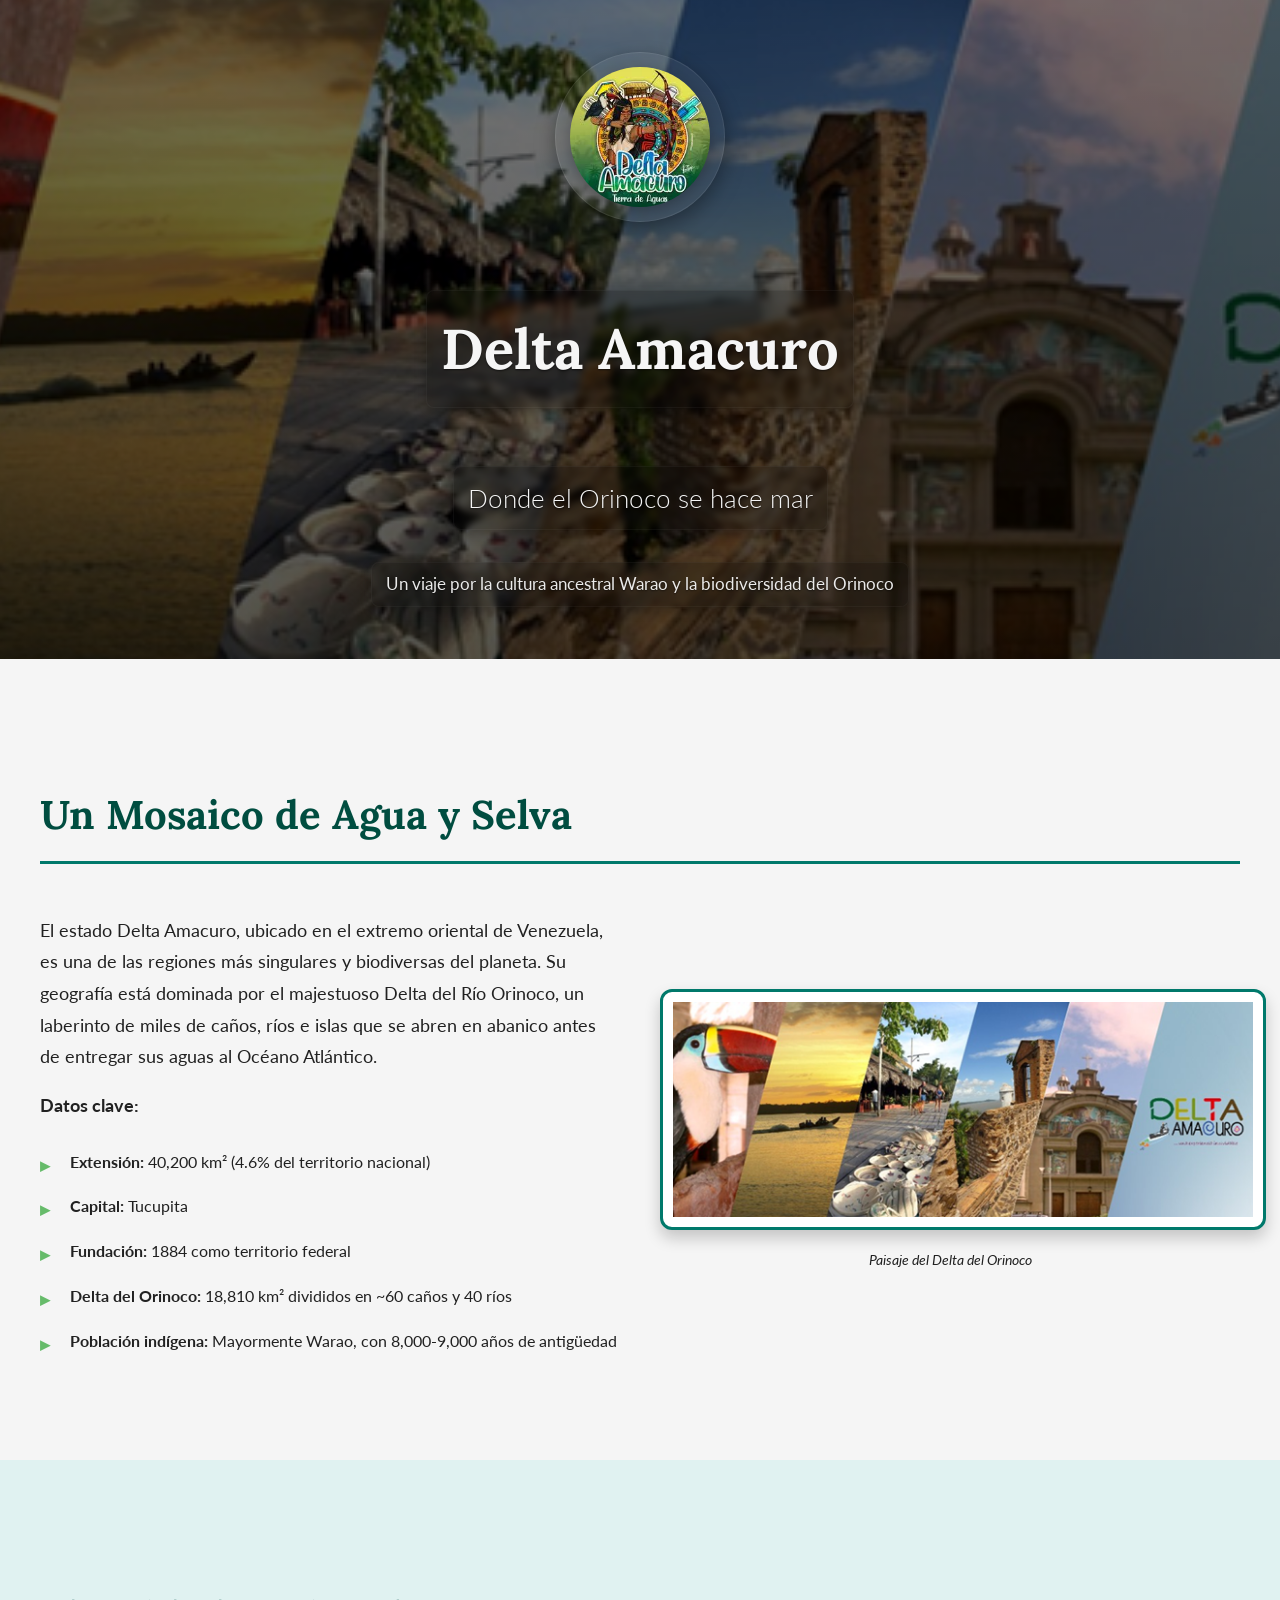
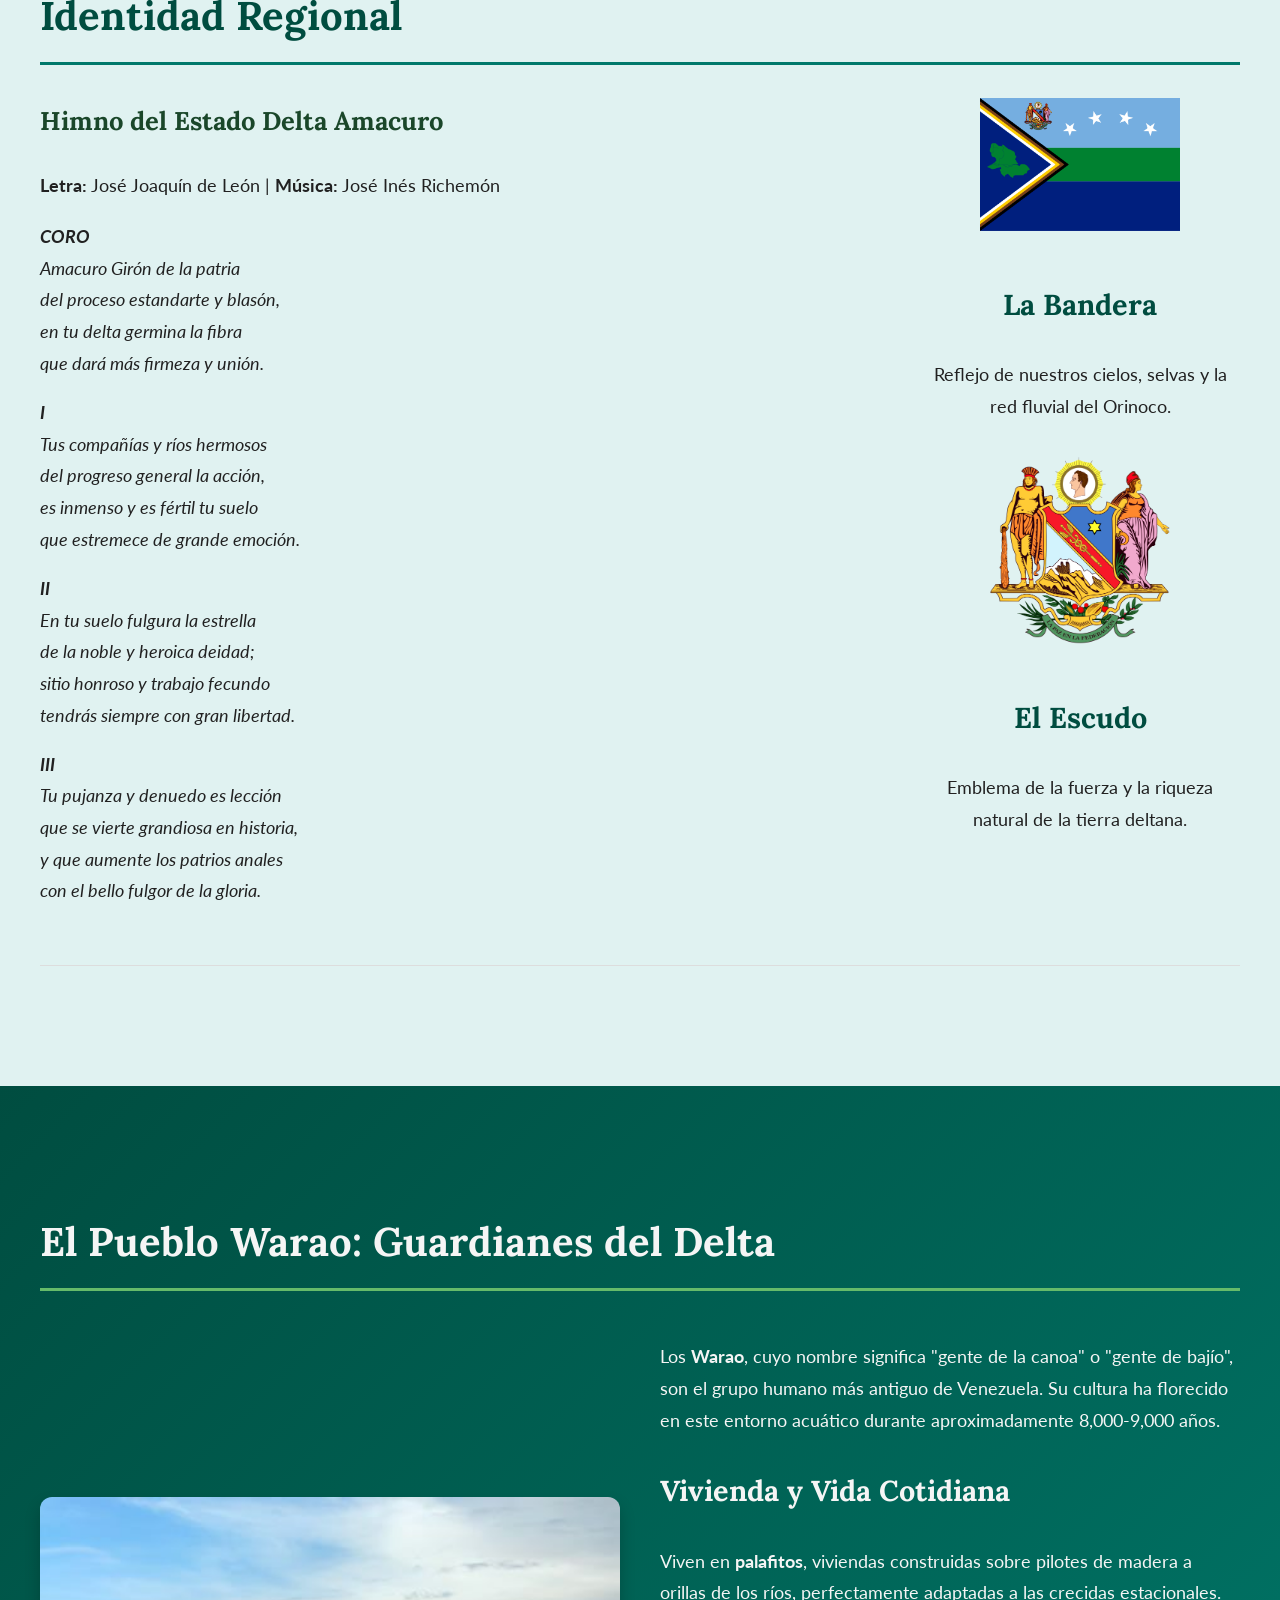
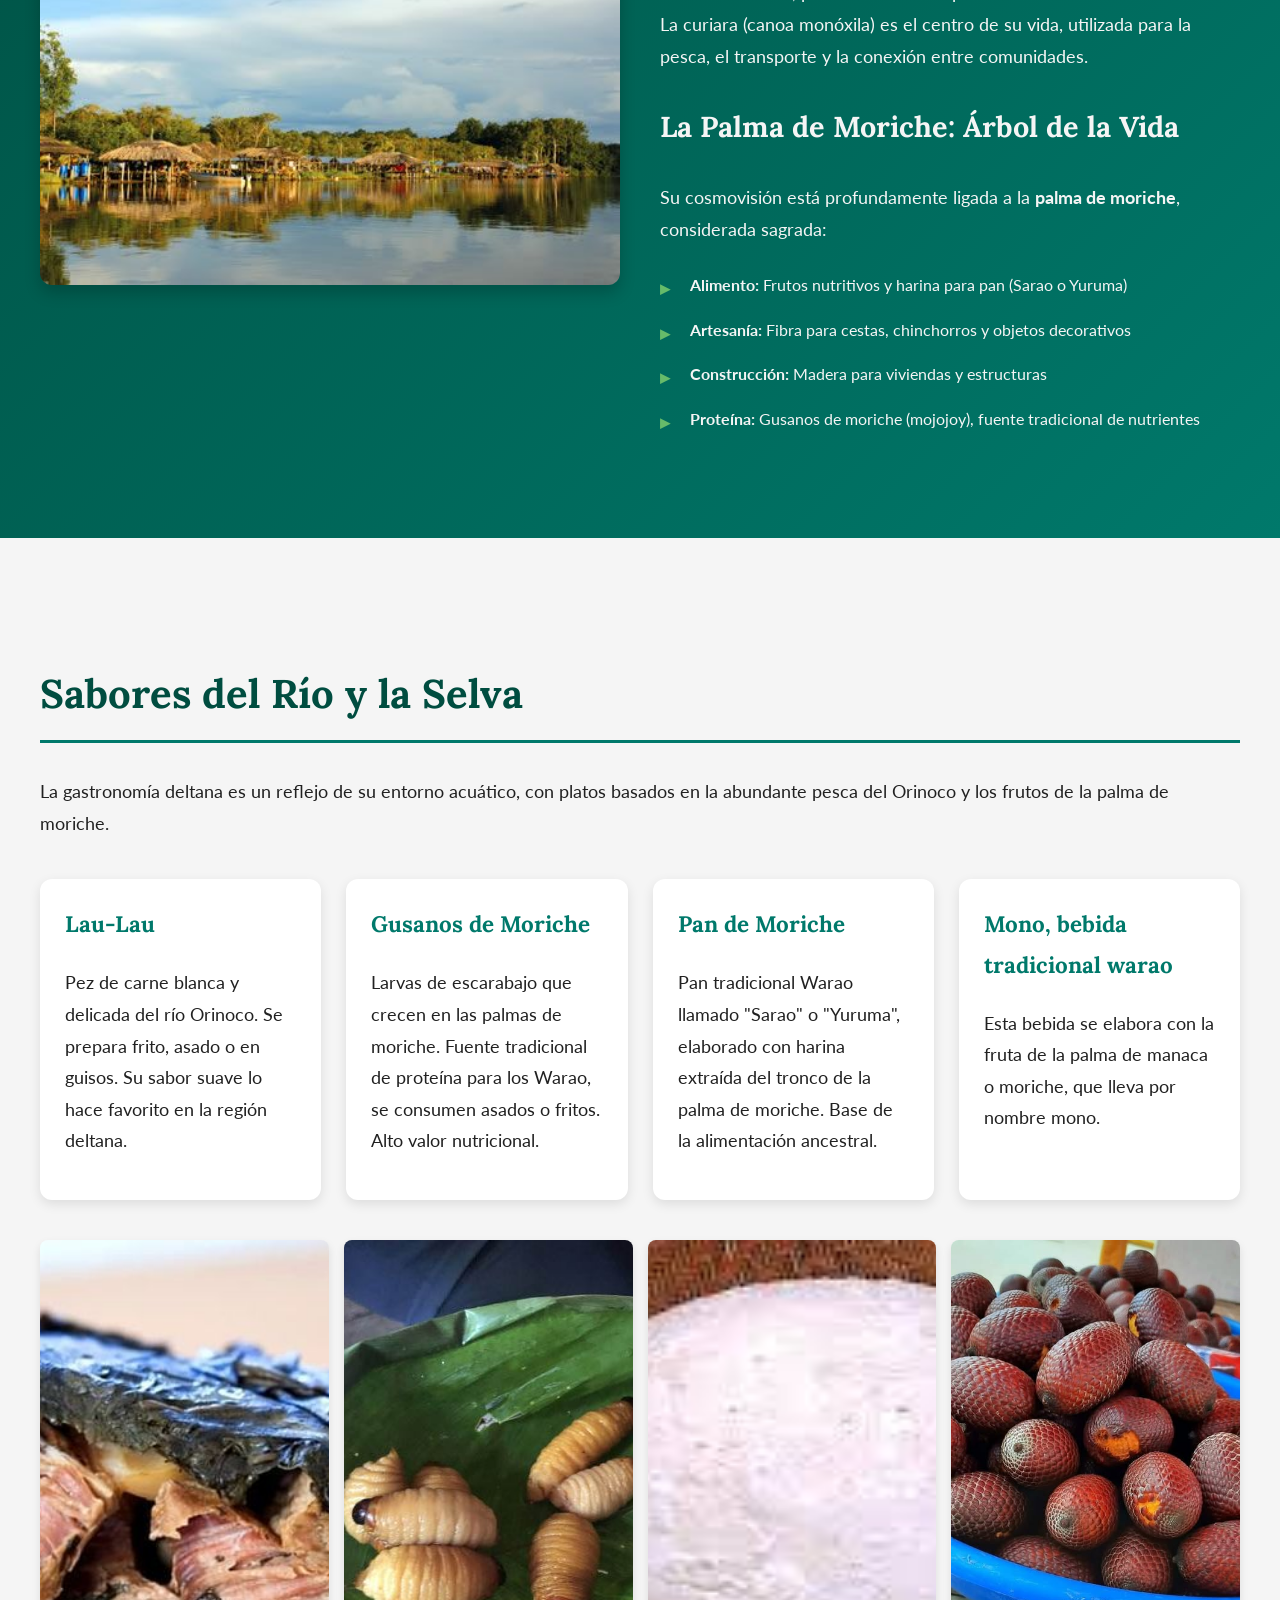
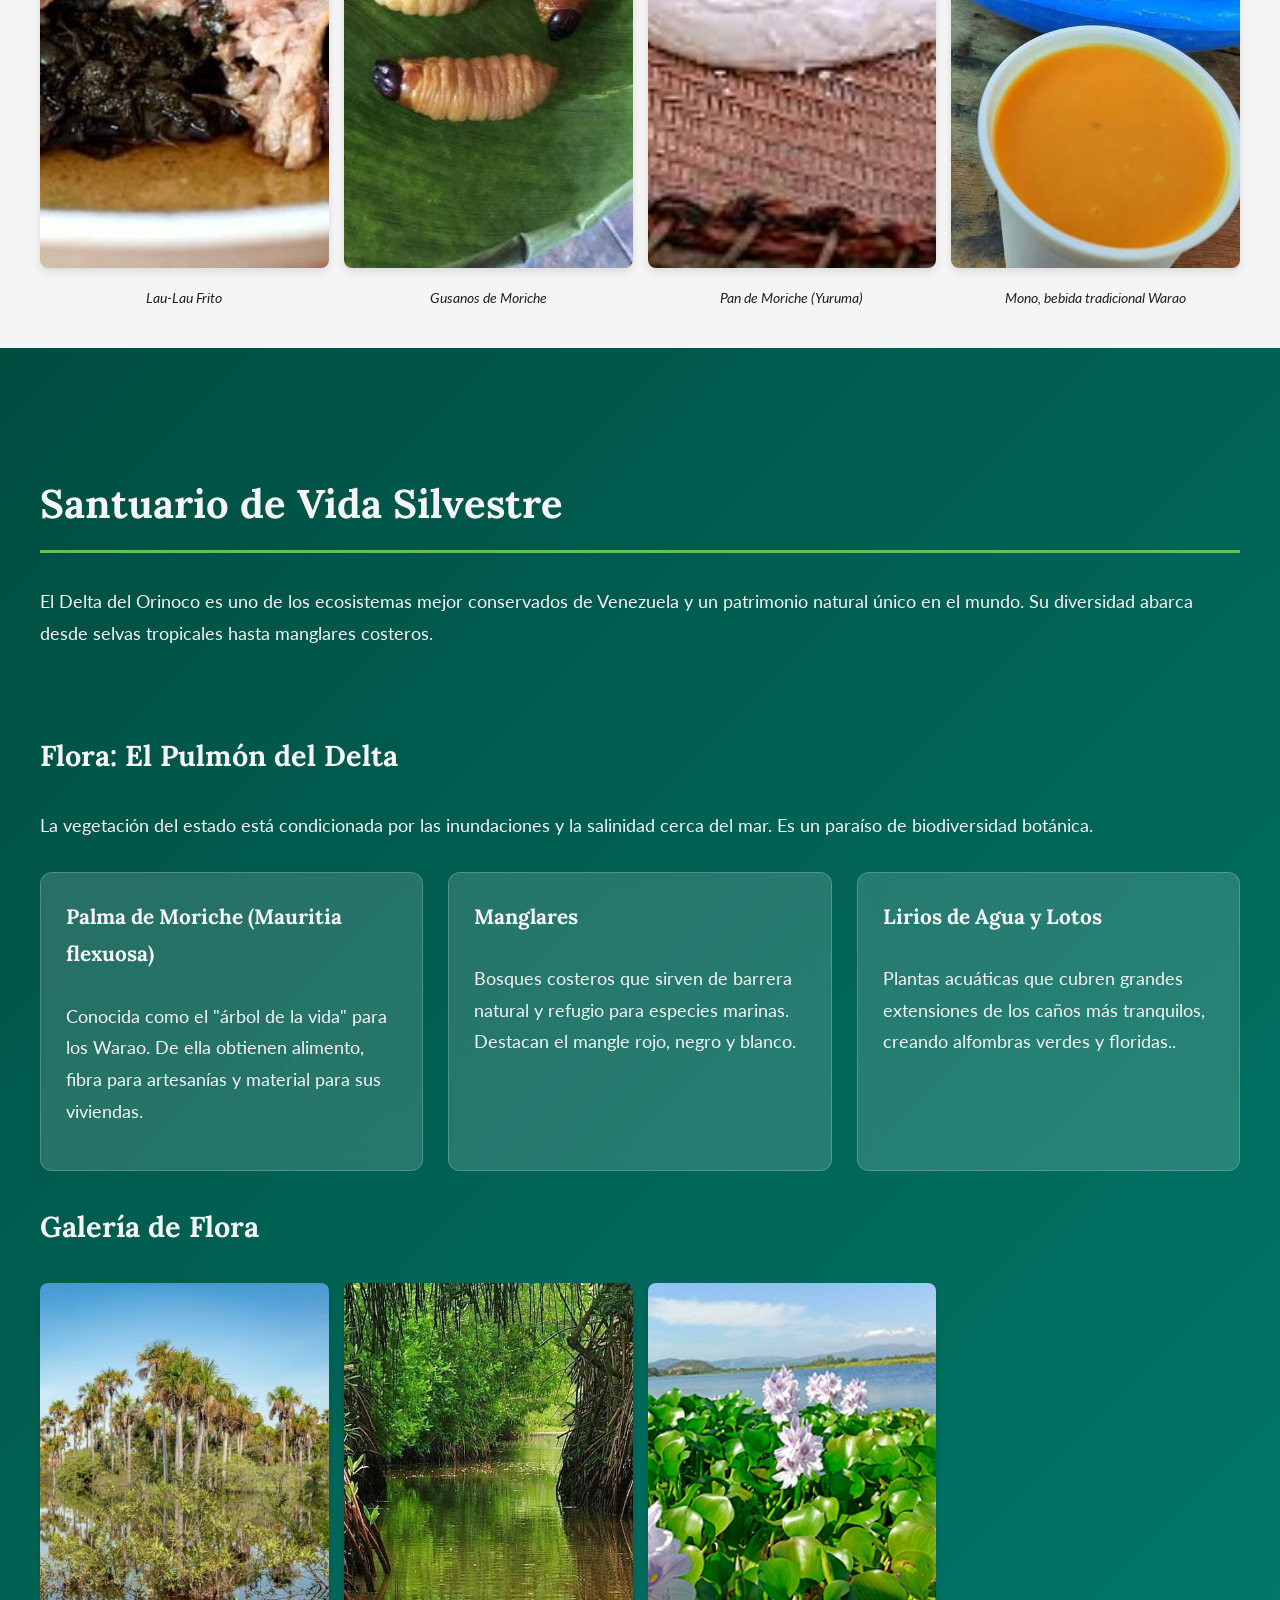
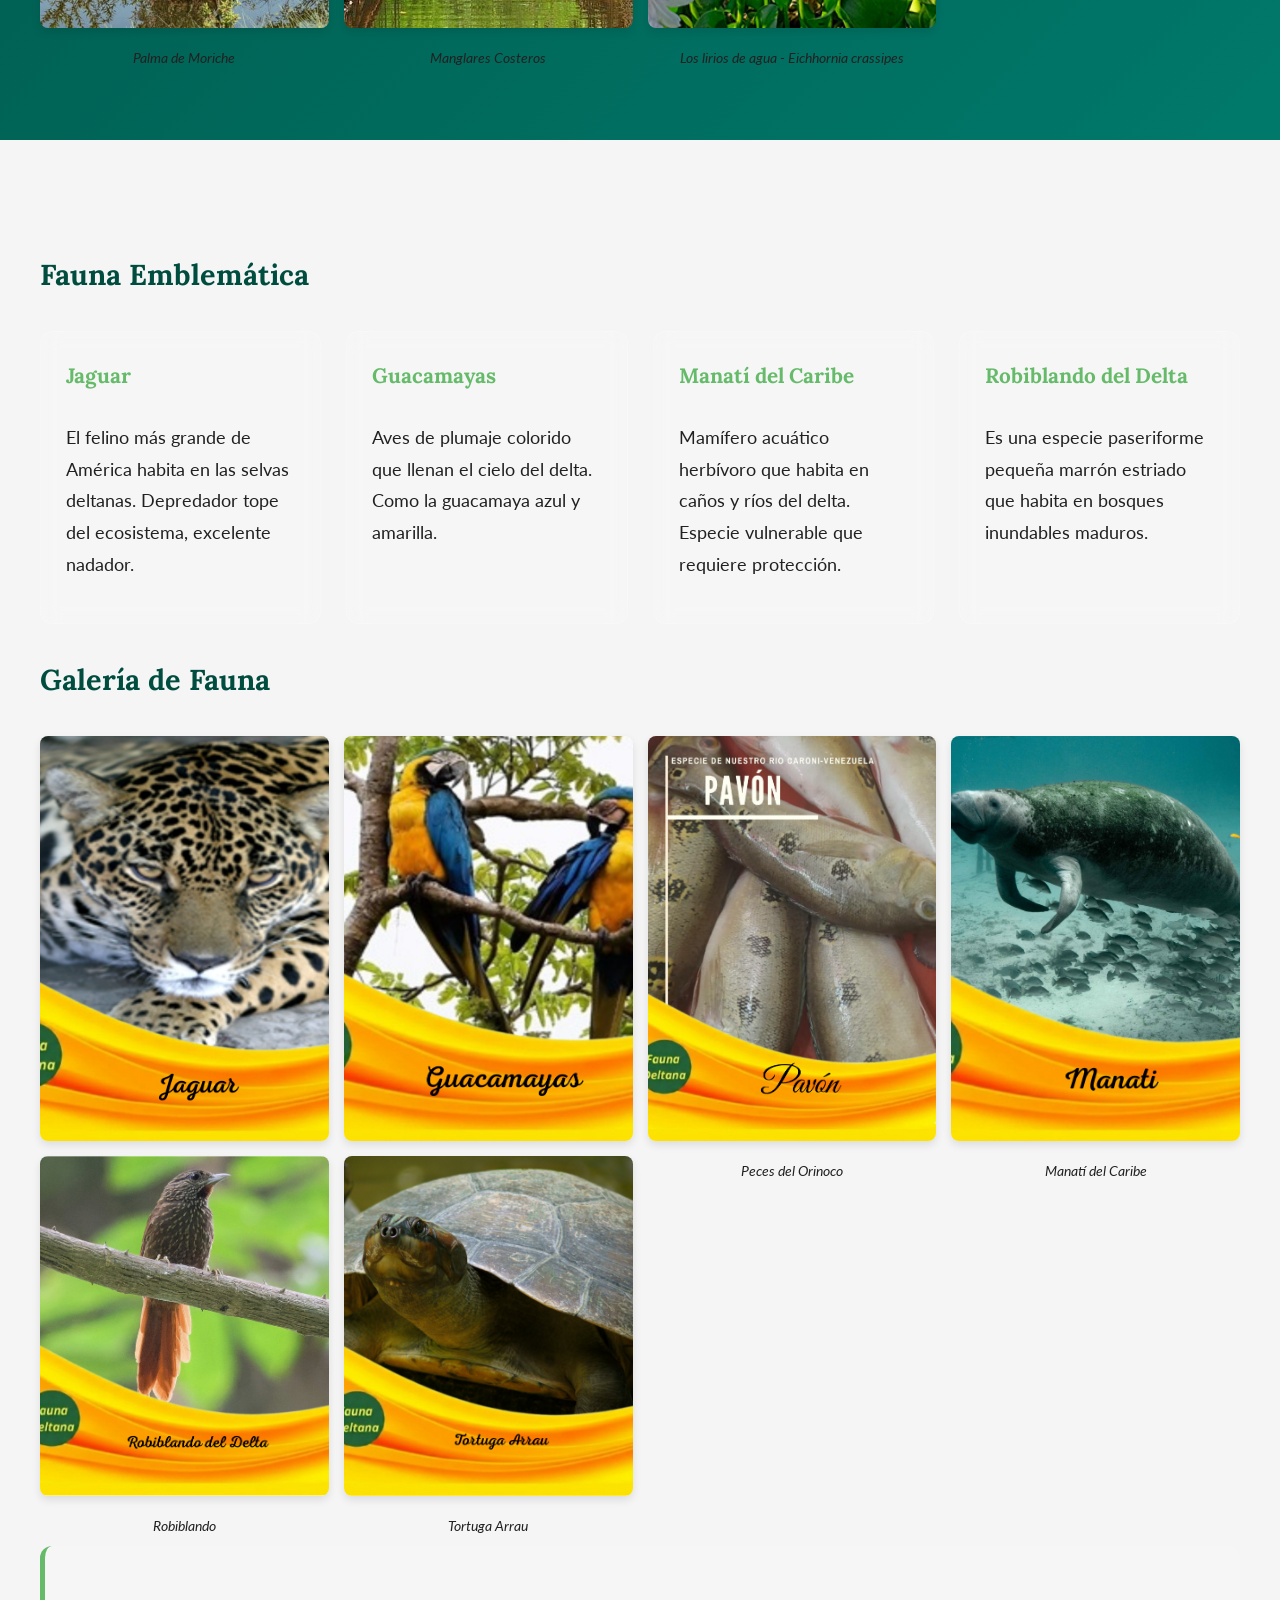
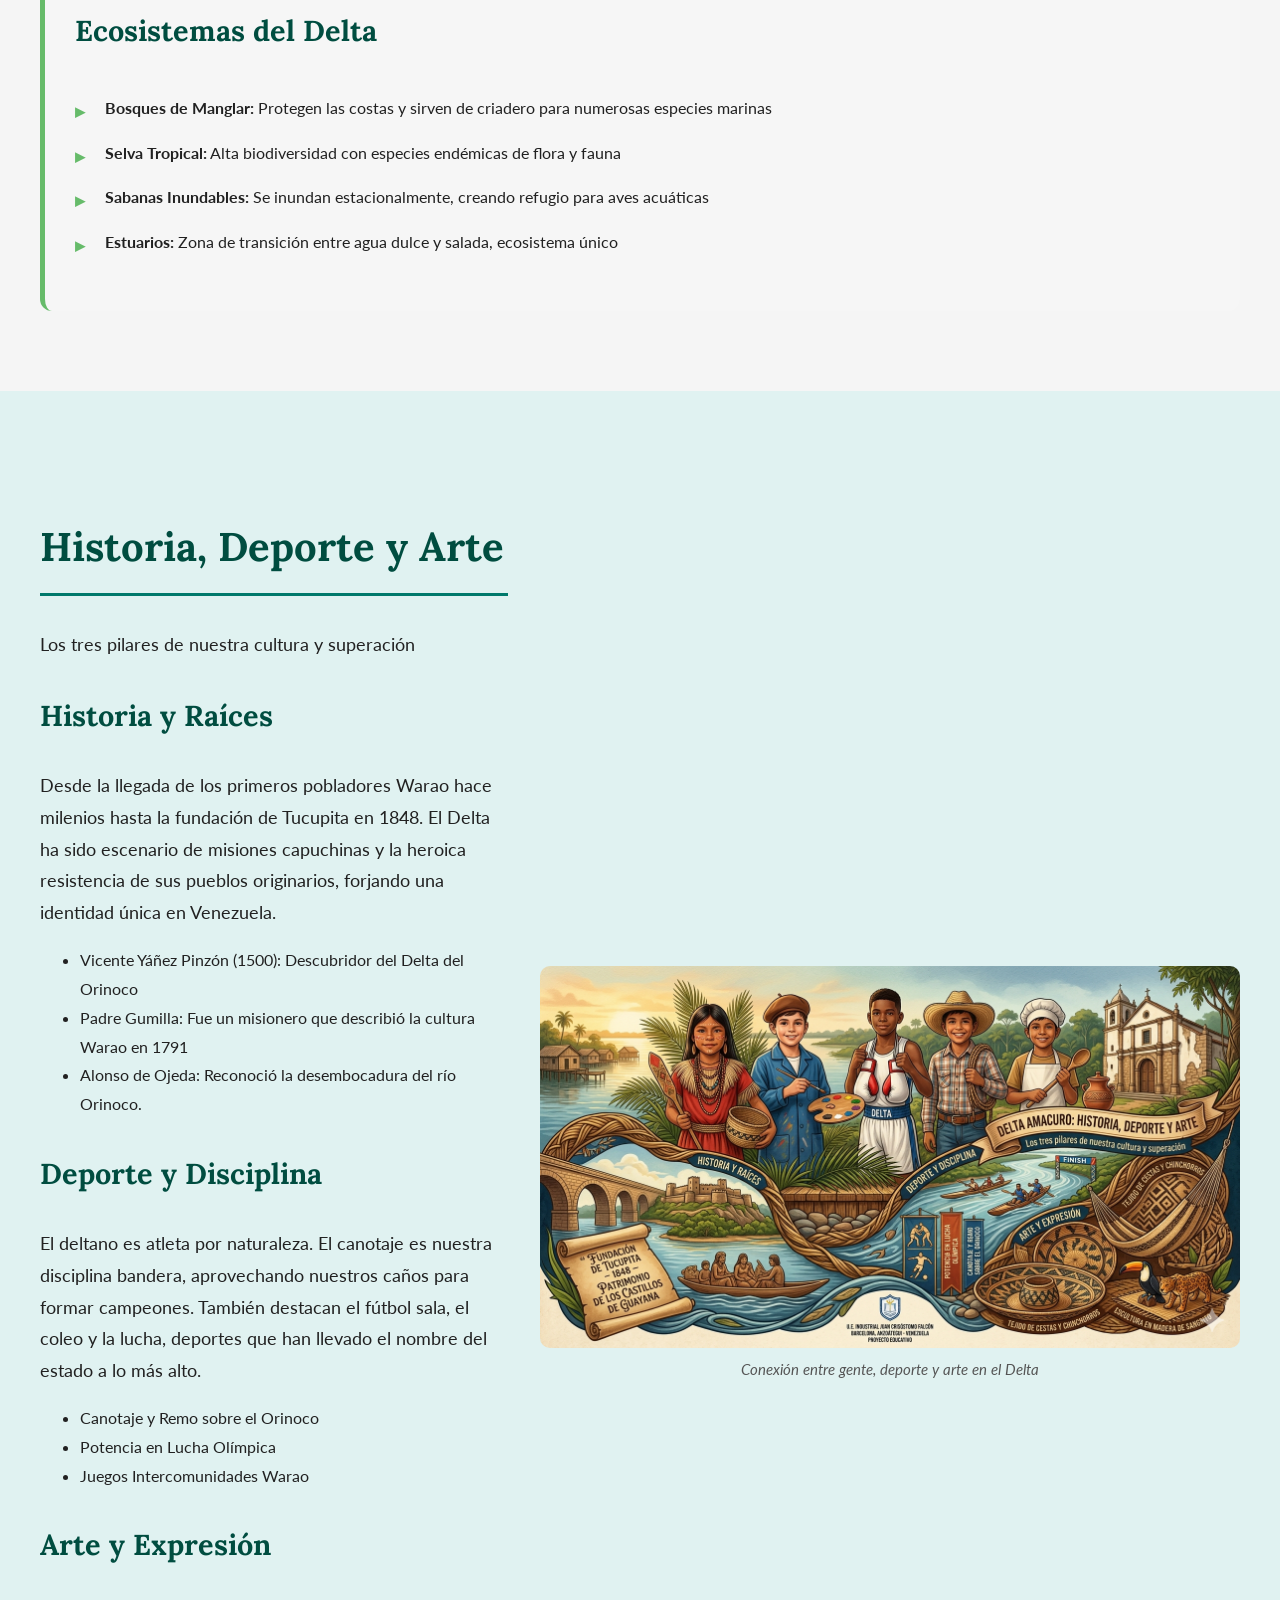
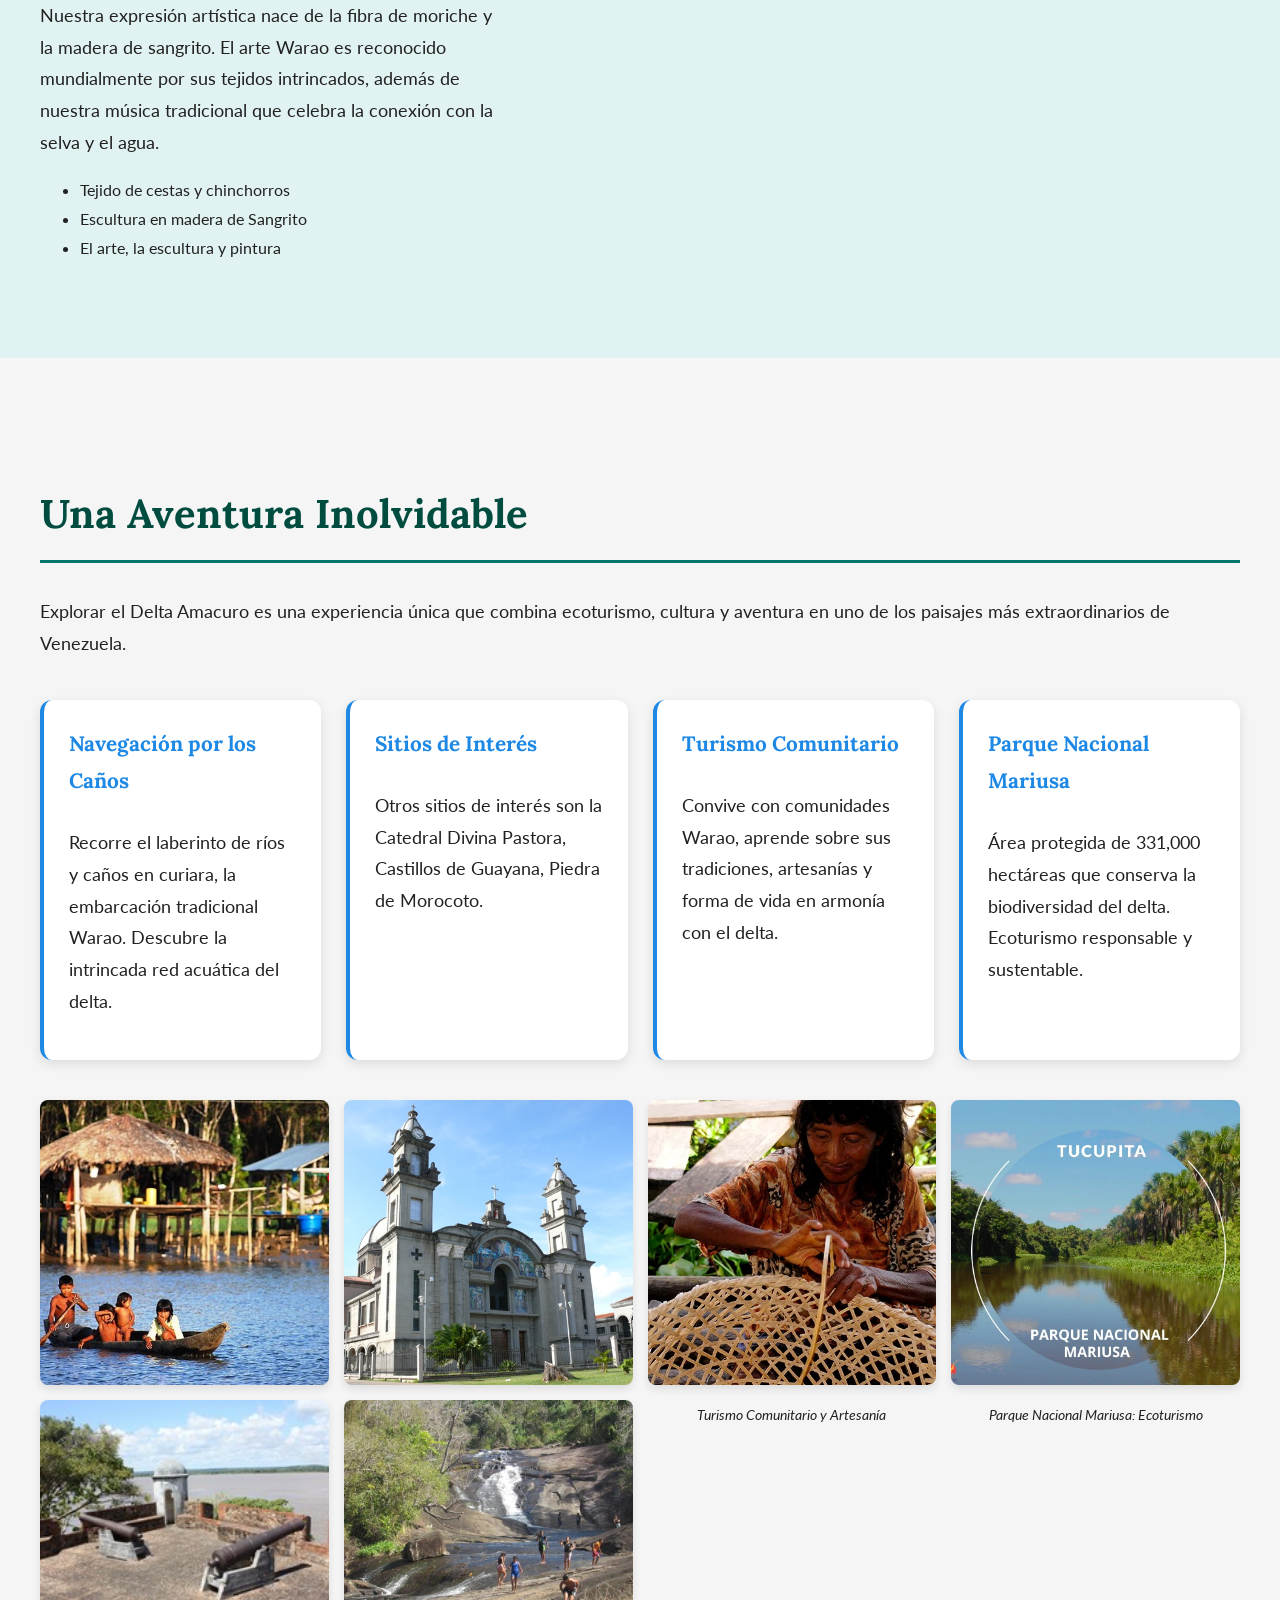
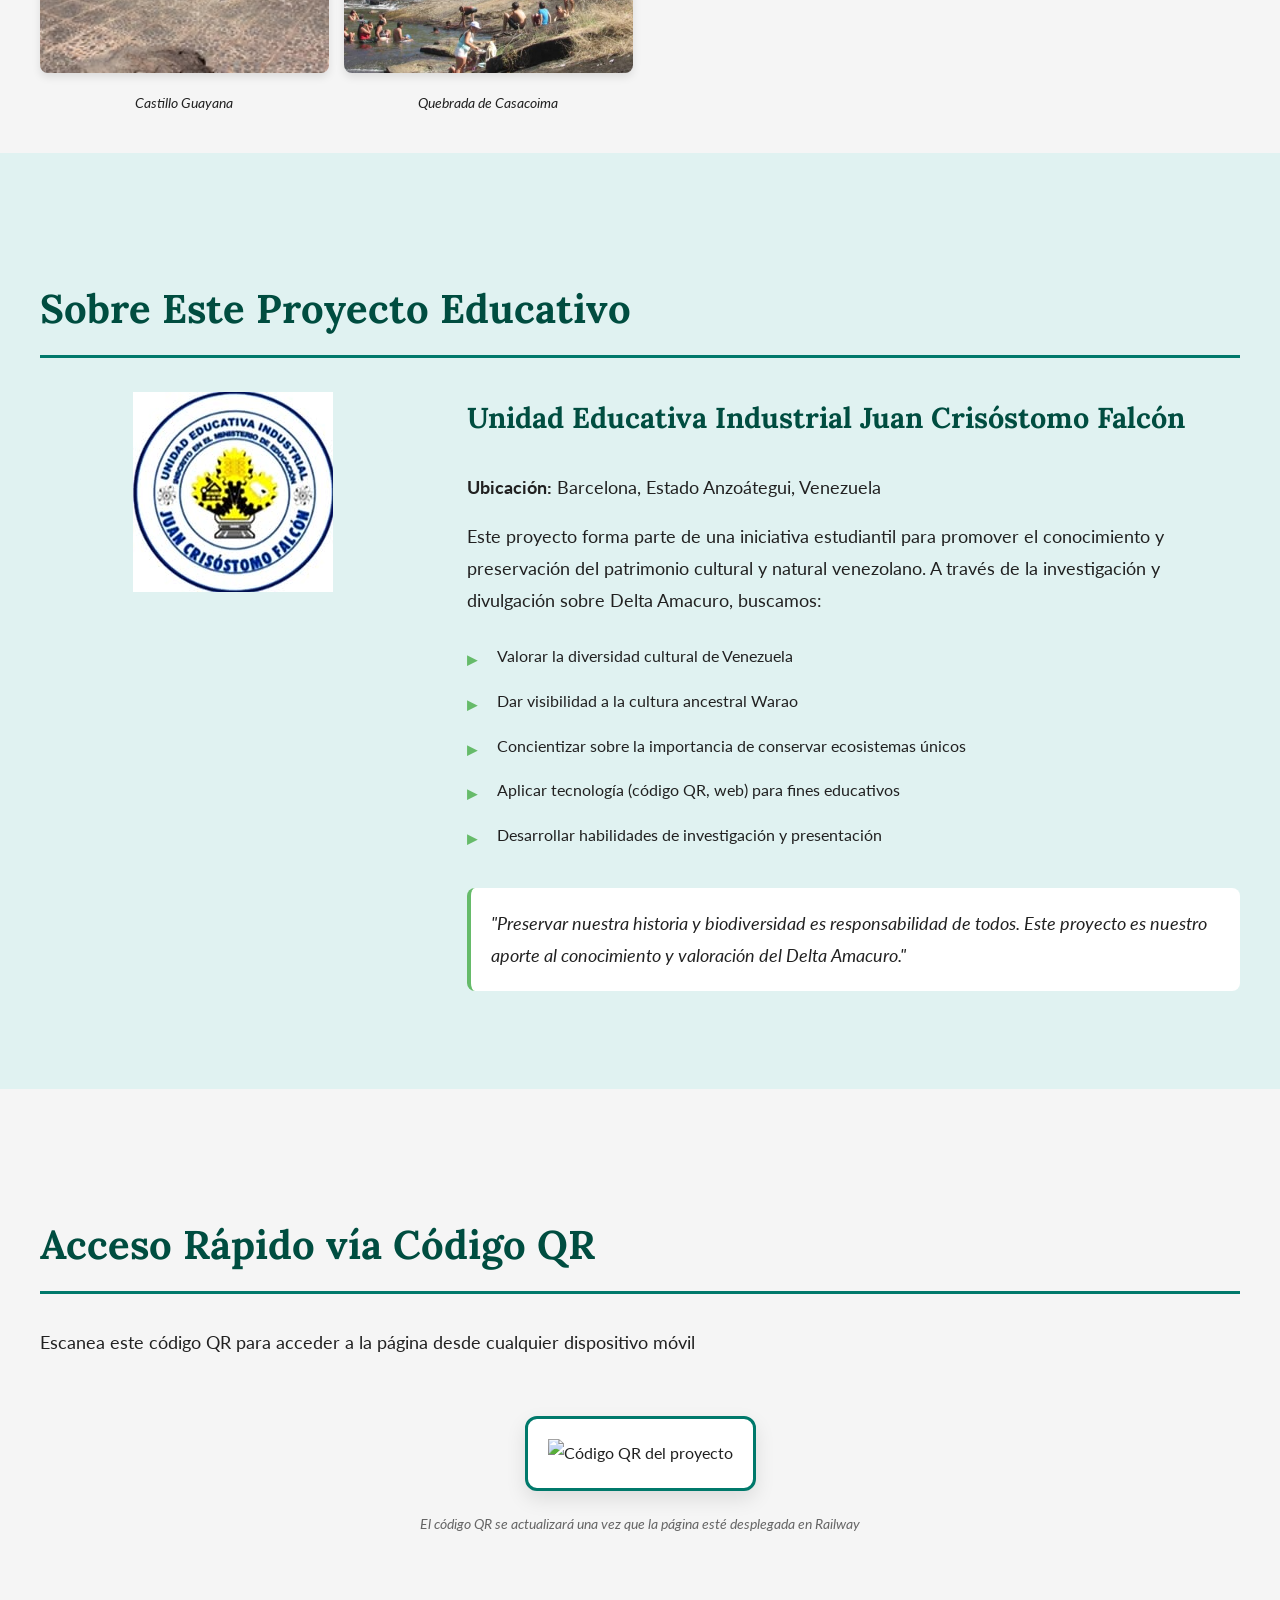
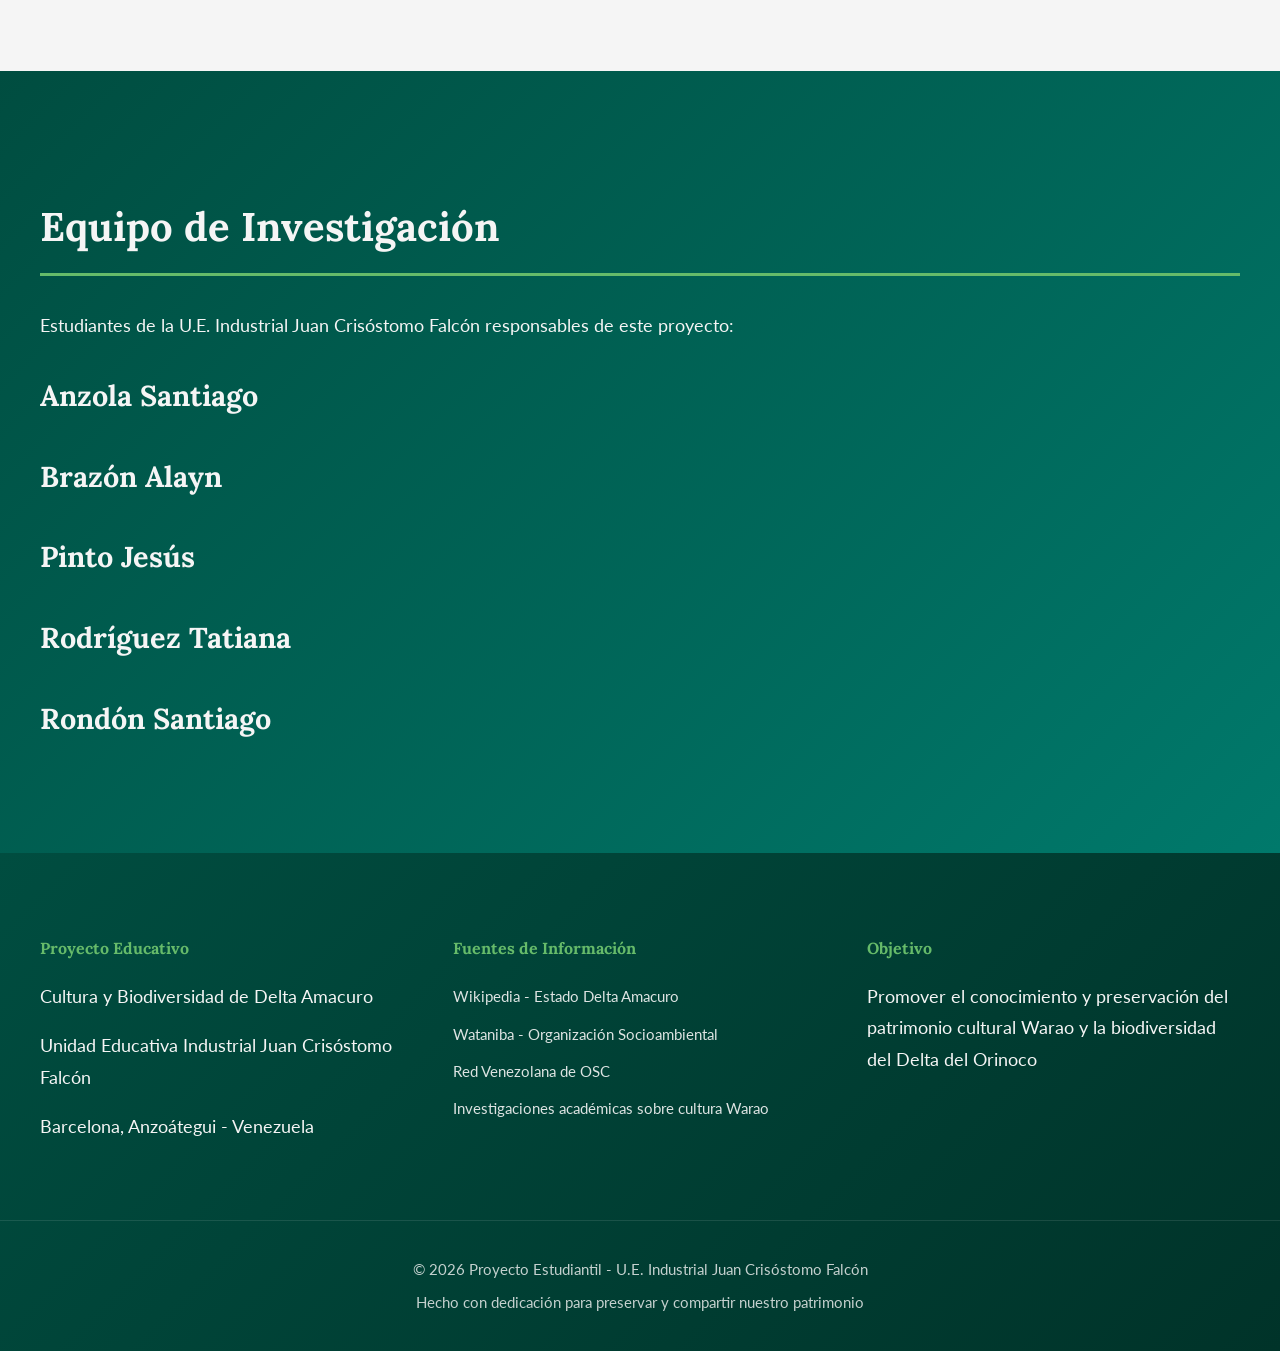
==== index.html @ 4637cdfd "Initial commit" ====
<!DOCTYPE html>
<html lang="es">
<head>
    <meta charset="UTF-8">
    <meta name="viewport" content="width=device-width, initial-scale=1.0">
    <title>Explora Delta Amacuro - Corazón del Orinoco</title>
    <link rel="stylesheet" href="styles.css">
    <link rel="preconnect" href="https://fonts.googleapis.com">
    <link rel="preconnect" href="https://fonts.gstatic.com" crossorigin>
</head>
<body>

    <header class="hero">
        <div class="hero-overlay"></div>
        <div class="hero-content animate-on-scroll">
            <img src="images/logo-warao.png" alt="Logo Delta Amacuro" class="hero-logo">
            <!-- Logo mantiene SVG por ser vectorial y pequeño -->
            <h1>Delta Amacuro</h1>
            <p class="hero-subtitle">Donde el Orinoco se hace mar</p>
            <p class="hero-description">Un viaje por la cultura ancestral Warao y la biodiversidad del Orinoco</p>
        </div>
    </header>

    <main>
        <section id="intro" class="animate-on-scroll">
            <h2>Un Mosaico de Agua y Selva</h2>
            <div class="two-column">
                <div>
                    <p>El estado Delta Amacuro, ubicado en el extremo oriental de Venezuela, es una de las regiones más singulares y biodiversas del planeta. Su geografía está dominada por el majestuoso Delta del Río Orinoco, un laberinto de miles de caños, ríos e islas que se abren en abanico antes de entregar sus aguas al Océano Atlántico.</p>
                    <p><strong>Datos clave:</strong></p>
                    <ul class="info-list">
                        <li><strong>Extensión:</strong> 40,200 km² (4.6% del territorio nacional)</li>
                        <li><strong>Capital:</strong> Tucupita</li>
                        <li><strong>Fundación:</strong> 1884 como territorio federal</li>
                        <li><strong>Delta del Orinoco:</strong> 18,810 km² divididos en ~60 caños y 40 ríos</li>
                        <li><strong>Población indígena:</strong> Mayormente Warao, con 8,000-9,000 años de antigüedad</li>
                    </ul>
                </div>
                <div>
                    <img src="images/delta-orinoco.png" alt="Delta del Orinoco" class="flag-image">
                    <p class="image-caption">Paisaje del Delta del Orinoco</p>
                </div>
            </div>
        </section>
<section id="simbolos" class="animate-on-scroll section-highlight">
    <h2>Identidad Regional</h2>

    <div class="symbols-hymn-wrap" style="display:flex;align-items:flex-start;gap:2rem;">
        <div class="himno-left" style="flex:1;min-width:0;">
            <div class="himno-container" style="text-align:left; max-width:100%;">
                <h3 style="font-size:1.6rem; color:#1a472a; margin-top:0;">Himno del Estado Delta Amacuro</h3>
                <p><strong>Letra:</strong> José Joaquín de León | <strong>Música:</strong> José Inés Richemón</p>

                <div class="himno-texto" style="font-style: italic; line-height:1.8; margin-top:20px;">
                    <p><strong>CORO</strong><br>
                    Amacuro Girón de la patria<br>
                    del proceso estandarte y blasón,<br>
                    en tu delta germina la fibra<br>
                    que dará más firmeza y unión.</p>

                    <p><strong>I</strong><br>
                    Tus compañías y ríos hermosos<br>
                    del progreso general la acción,<br>
                    es inmenso y es fértil tu suelo<br>
                    que estremece de grande emoción.</p>

                    <p><strong>II</strong><br>
                    En tu suelo fulgura la estrella<br>
                    de la noble y heroica deidad;<br>
                    sitio honroso y trabajo fecundo<br>
                    tendrás siempre con gran libertad.</p>

                    <p><strong>III</strong><br>
                    Tu pujanza y denuedo es lección<br>
                    que se vierte grandiosa en historia,<br>
                    y que aumente los patrios anales<br>
                    con el bello fulgor de la gloria.</p>
                </div>
            </div>
        </div>

        <div class="symbols-right" style="width:320px;display:flex;flex-direction:column;align-items:center;gap:1rem;">
            <div class="symbol-card" style="text-align:center; width:100%;">
                <img src="images/bandera-delta.png" alt="Bandera del Estado Delta Amacuro" class="symbol-img" style="max-width:200px; margin-bottom:10px;">
                <h3>La Bandera</h3>
                <p>Reflejo de nuestros cielos, selvas y la red fluvial del Orinoco.</p>
            </div>
            <div class="symbol-card" style="text-align:center; width:100%;">
                <img src="images/escudo-delta.png" alt="Escudo del Estado Delta Amacuro" class="symbol-img" style="max-width:180px; margin-bottom:10px;">
                <h3>El Escudo</h3>
                <p>Emblema de la fuerza y la riqueza natural de la tierra deltana.</p>
            </div>
        </div>
    </div>

    <hr style="border:0;height:1px;background:#ddd;margin:40px 0;">

    <style>
        @media (max-width: 800px) {
            .symbols-hymn-wrap { flex-direction: column; }
            .symbols-right { width:100%; flex-direction:row; justify-content:center; gap:1rem; }
            .symbols-right .symbol-card { width:48%; box-sizing:border-box; }
            .himno-left { order:1; }
            .symbols-right { order:2; margin-top:10px; }
        }
    </style>
</section>
        <section id="warao" class="animate-on-scroll section-dark">
            <h2>El Pueblo Warao: Guardianes del Delta</h2>
            <div class="two-column">
                <img src="images/viviendas-warao.png" alt="Viviendas Warao en el Delta del Orinoco" class="rounded-image">
                <div>
                    <p>Los <strong>Warao</strong>, cuyo nombre significa "gente de la canoa" o "gente de bajío", son el grupo humano más antiguo de Venezuela. Su cultura ha florecido en este entorno acuático durante aproximadamente 8,000-9,000 años.</p>

                    <h3>Vivienda y Vida Cotidiana</h3>
                    <p>Viven en <strong>palafitos</strong>, viviendas construidas sobre pilotes de madera a orillas de los ríos, perfectamente adaptadas a las crecidas estacionales. La curiara (canoa monóxila) es el centro de su vida, utilizada para la pesca, el transporte y la conexión entre comunidades.</p>

                    <h3>La Palma de Moriche: Árbol de la Vida</h3>
                    <p>Su cosmovisión está profundamente ligada a la <strong>palma de moriche</strong>, considerada sagrada:</p>
                    <ul class="info-list">
                        <li><strong>Alimento:</strong> Frutos nutritivos y harina para pan (Sarao o Yuruma)</li>
                        <li><strong>Artesanía:</strong> Fibra para cestas, chinchorros y objetos decorativos</li>
                        <li><strong>Construcción:</strong> Madera para viviendas y estructuras</li>
                        <li><strong>Proteína:</strong> Gusanos de moriche (mojojoy), fuente tradicional de nutrientes</li>
                    </ul>
                </div>
            </div>
        </section>

        <section id="gastronomia" class="animate-on-scroll">
            <h2>Sabores del Río y la Selva</h2>
            <p>La gastronomía deltana es un reflejo de su entorno acuático, con platos basados en la abundante pesca del Orinoco y los frutos de la palma de moriche.</p>

            <div class="gastro-grid">
                <div class="gastro-card">
                    <h3>Lau-Lau</h3>
                    <p>Pez de carne blanca y delicada del río Orinoco. Se prepara frito, asado o en guisos. Su sabor suave lo hace favorito en la región deltana.</p>
                </div>
                <div class="gastro-card">
                    <h3>Gusanos de Moriche</h3>
                    <p>Larvas de escarabajo que crecen en las palmas de moriche. Fuente tradicional de proteína para los Warao, se consumen asados o fritos. Alto valor nutricional.</p>
                </div>
                <div class="gastro-card">
                    <h3>Pan de Moriche</h3>
                    <p>Pan tradicional Warao llamado "Sarao" o "Yuruma", elaborado con harina extraída del tronco de la palma de moriche. Base de la alimentación ancestral.</p>
                </div>
                <div class="gastro-card">
                    <h3>Mono, bebida tradicional warao</h3>
                    <p>Esta bebida se elabora con la fruta de la palma de manaca o moriche, que lleva por nombre mono.</p>
                </div>
            </div>

            <div class="image-gallery">
                <div class="gallery-item">
                    <img src="images/lau-lau.png" alt="Lau-Lau frito, un manjar de carne blanca del Orinoco.">
                    <p class="gallery-caption">Lau-Lau Frito</p>
                </div>
                <div class="gallery-item">
                    <img src="images/gusanos-moriche.png" alt="Gusanos de moriche, una fuente de proteína tradicional Warao.">
                    <p class="gallery-caption">Gusanos de Moriche</p>
                </div>
                <div class="gallery-item">
                    <img src="images/pan-moriche.png" alt="Pan de Moriche o Yuruma, alimento ancestral Warao.">
                    <p class="gallery-caption">Pan de Moriche (Yuruma)</p>
                </div>
                <div class="gallery-item">
                    <img src="images/bebida.png" alt="Mono bebida realizada con el moriche.">
                    <p class="gallery-caption">Mono, bebida tradicional Warao</p>
                </div>
            </div>
        </section>

        <section id="biodiversidad" class="animate-on-scroll section-dark">
            <h2>Santuario de Vida Silvestre</h2>
            <p>El Delta del Orinoco es uno de los ecosistemas mejor conservados de Venezuela y un patrimonio natural único en el mundo. Su diversidad abarca desde selvas tropicales hasta manglares costeros.</p>
            <div class="biodiversity-stats">
                </div>
            <div class="flora-section">
    <h3>Flora: El Pulmón del Delta</h3>
    <p>La vegetación del estado está condicionada por las inundaciones y la salinidad cerca del mar. Es un paraíso de biodiversidad botánica.</p>
    
        <div class="fauna-grid">
                <div class="fauna-card">
                    <h4>Palma de Moriche (Mauritia flexuosa)</h4>
                    <p>Conocida como el "árbol de la vida" para los Warao. De ella obtienen alimento, fibra para artesanías y material para sus viviendas.</p>
                </div>
                <div class="fauna-card">
                    <h4>Manglares</h4>
                    <p>Bosques costeros que sirven de barrera natural y refugio para especies marinas. Destacan el mangle rojo, negro y blanco.</p>
                </div>
                <div class="fauna-card">
                    <h4>Lirios de Agua y Lotos</h4>
                    <p>Plantas acuáticas que cubren grandes extensiones de los caños más tranquilos, creando alfombras verdes y floridas..</p>
                </div>
        </div> 
          
</div>
<h3>Galería de Flora</h3>
<div class="image-gallery">
    <div class="gallery-item">
        <img src="images/morichales.png" alt="Morichales, el árbol sagrado del Delta">
        <p class="gallery-caption">Palma de Moriche</p>
    </div>
    <div class="gallery-item">
        <img src="images/manglares.png" alt="Bosques de manglar en las costas deltanas">
        <p class="gallery-caption">Manglares Costeros</p>
    </div>
    <div class="gallery-item">
        <img src="images/lirios.png" alt="Lirios de Agua y Loto Delta amacuro">
        <p class="gallery-caption">Los lirios de agua - Eichhornia crassipes</p>
    </div>
</div>
<div style="height:2rem;" aria-hidden="true"></div>
</section>
<section id="fauna" class="animate-on-scroll">
    <h3>Fauna Emblemática</h3>
    <div class="fauna-grid">
        <div class="fauna-card">
            <h4>Jaguar</h4>
            <p>El felino más grande de América habita en las selvas deltanas. Depredador tope del ecosistema, excelente nadador.</p>
        </div>
        <div class="fauna-card">
            <h4>Guacamayas</h4>
            <p>Aves de plumaje colorido que llenan el cielo del delta. Como la guacamaya azul y amarilla.</p>
        </div>
        <div class="fauna-card">
            <h4>Manatí del Caribe</h4>
            <p>Mamífero acuático herbívoro que habita en caños y ríos del delta. Especie vulnerable que requiere protección.</p>
        </div>
        <div class="fauna-card">
            <h4>Robiblando del Delta</h4>
            <p>Es una especie paseriforme pequeña marrón estriado que habita en bosques inundables maduros.</p>
        </div>
    </div>

    <h3>Galería de Fauna</h3>
    <div class="image-gallery">
        <div class="gallery-item">
            <img src="images/jaguar.png" alt="El jaguar, el felino más grande de América.">
            <p class="gallery-caption">Jaguar en su hábitat natural</p>
        </div>
        <div class="gallery-item">
            <img src="images/guacamayas.png" alt="Guacamayas, llenando el cielo de color.">
            <p class="gallery-caption">Guacamayas rojas y verdes</p>
        </div>
        <div class="gallery-item">
            <img src="images/peces-orinoco.png" alt="Peces del río Orinoco en su hábitat natural.">
            <p class="gallery-caption">Peces del Orinoco</p>
        </div>
        <div class="gallery-item">
            <img src="images/manati.png" alt="Manatí, el gentil gigante de los ríos.">
            <p class="gallery-caption">Manatí del Caribe</p>
        </div>
        <div class="gallery-item">
            <img src="images/ave.png" alt="Robiblando del Delta Amacuro - Thripophaga amacurensis.">
            <p class="gallery-caption">Robiblando</p>
        </div>
        <div class="gallery-item">
            <img src="images/tortuga.png" alt="Tortuga Arrau de agua dulce - Thripophaga amacurensis.">
            <p class="gallery-caption">Tortuga Arrau</p>
        </div>
    </div>

    <div class="ecosystem-info">
        <h3>Ecosistemas del Delta</h3>
        <ul class="info-list">
            <li><strong>Bosques de Manglar:</strong> Protegen las costas y sirven de criadero para numerosas especies marinas</li>
            <li><strong>Selva Tropical:</strong> Alta biodiversidad con especies endémicas de flora y fauna</li>
            <li><strong>Sabanas Inundables:</strong> Se inundan estacionalmente, creando refugio para aves acuáticas</li>
            <li><strong>Estuarios:</strong> Zona de transición entre agua dulce y salada, ecosistema único</li>
        </ul>
    </div>
</section>

<section id="pilares-cultura" class="animate-on-scroll section-highlight">
    <div class="container">
        <div class="pilares-wrap" style="display:flex;gap:2rem;align-items:center;">
            <div class="pilares-left" style="flex:1;min-width:0;">
                <h2>Historia, Deporte y Arte</h2>
                <p class="section-subtitle">Los tres pilares de nuestra cultura y superación</p>

                <div class="pilares-grid">
                    <div class="pilar-card">
                        <div class="pilar-icon"></div>
                        <h3>Historia y Raíces</h3>
                        <p>Desde la llegada de los primeros pobladores Warao hace milenios hasta la fundación de Tucupita en 1848. El Delta ha sido escenario de misiones capuchinas y la heroica resistencia de sus pueblos originarios, forjando una identidad única en Venezuela.</p>
                        <ul class="pilar-list">
                            <li>Vicente Yáñez Pinzón (1500): Descubridor del Delta del Orinoco</li>
                            <li>Padre Gumilla: Fue un misionero que describió la cultura Warao en 1791</li>
                            <li>Alonso de Ojeda: Reconoció la desembocadura del río Orinoco.</li>
                        </ul>
                    </div>

                    <div class="pilar-card">
                        <div class="pilar-icon"></div>
                        <h3>Deporte y Disciplina</h3>
                        <p>El deltano es atleta por naturaleza. El canotaje es nuestra disciplina bandera, aprovechando nuestros caños para formar campeones. También destacan el fútbol sala, el coleo y la lucha, deportes que han llevado el nombre del estado a lo más alto.</p>
                        <ul class="pilar-list">
                            <li>Canotaje y Remo sobre el Orinoco</li>
                            <li>Potencia en Lucha Olímpica</li>
                            <li>Juegos Intercomunidades Warao</li>
                        </ul>
                    </div>

                    <div class="pilar-card">
                        <div class="pilar-icon"></div>
                        <h3>Arte y Expresión</h3>
                        <p>Nuestra expresión artística nace de la fibra de moriche y la madera de sangrito. El arte Warao es reconocido mundialmente por sus tejidos intrincados, además de nuestra música tradicional que celebra la conexión con la selva y el agua.</p>
                        <ul class="pilar-list">
                            <li>Tejido de cestas y chinchorros</li>
                            <li>Escultura en madera de Sangrito</li>
                            <li>El arte, la escultura y pintura</li>
                        </ul>
                    </div>
                </div>
            </div>

            <div class="pilares-image" style="width:700px;max-width:100%;flex-shrink:0;display:flex;flex-direction:column;align-items:center;justify-content:center;gap:0.5rem;margin:0;">
                <img src="images/pilares-delta.jpg" alt="Pueblo Warao y paisaje del Delta de Orinoco" style="width:100%;height:auto;border-radius:10px;display:block;object-fit:cover;">
                <p class="image-caption" style="font-size:0.95rem;color:#555;margin:0;text-align:center;">Conexión entre gente, deporte y arte en el Delta</p>
            </div>
        </div>
    </div>

    <style>
        .pilares-image { width:700px; max-width:100%; margin:0; display:flex; align-items:center; justify-content:center; }
        .pilares-image img { display:block; width:100%; height:auto; border-radius:10px; }

        @media (max-width: 800px) {
            .pilares-wrap { flex-direction: column; align-items:stretch; }
            .pilares-image { width:100%; order:2; margin-top:1rem; }
            .pilares-left { order:1; }
            .pilares-grid { display:block; }
            .pilar-card { margin-bottom:1rem; }
        }
    </style>
</section>

        <section id="turismo" class="animate-on-scroll">
            <h2>Una Aventura Inolvidable</h2>
            <p>Explorar el Delta Amacuro es una experiencia única que combina ecoturismo, cultura y aventura en uno de los paisajes más extraordinarios de Venezuela.</p>

            <div class="activities-grid">
                <div class="activity-card">
                    <h4>Navegación por los Caños</h4>
                    <p>Recorre el laberinto de ríos y caños en curiara, la embarcación tradicional Warao. Descubre la intrincada red acuática del delta.</p>
                </div>
                <div class="activity-card">
                    <h4>Sitios de Interés</h4>
                    <p>Otros sitios de interés son la Catedral Divina Pastora, Castillos de Guayana, Piedra de Morocoto.</p>
                </div>
                <div class="activity-card">
                    <h4>Turismo Comunitario</h4>
                    <p>Convive con comunidades Warao, aprende sobre sus tradiciones, artesanías y forma de vida en armonía con el delta.</p>
                </div>
                <div class="activity-card">
                    <h4>Parque Nacional Mariusa</h4>
                    <p>Área protegida de 331,000 hectáreas que conserva la biodiversidad del delta. Ecoturismo responsable y sustentable.</p>
                </div>
            </div>
            <div class="image-gallery">
        <div class="gallery-item">
            <img src="images/curiara-deltana.jpg" alt="Navegación en curiara tradicional Warao por los caños del Delta del Orinoco.">
            <p class="gallery-caption">Navegación por los Caños en Curiara</p>
        </div>
        <div class="gallery-item">
            <img src="images/Catedral-delta.jpg" alt="Observación de aves exóticas, como guacamayas y garzas, en el Delta del Orinoco.">
            <p class="gallery-caption">Catedral de la Divina Pastora - Tucupita</p>
        </div>
        <div class="gallery-item">
            <img src="images/artesania-warao.jpg" alt="Artesana Warao elaborando cestería y tejidos tradicionales con fibra de moriche.">
            <p class="gallery-caption">Turismo Comunitario y Artesanía</p>
        </div>
        <div class="gallery-item">
            <img src="images/ecosistema-mariusa.jpg" alt="Paisaje natural y prístino del Parque Nacional Mariusa en el Delta Amacuro.">
            <p class="gallery-caption">Parque Nacional Mariusa: Ecoturismo</p>
        </div>
        <div class="gallery-item">
            <img src="images/castillo-guayana.jpg" alt="Son dos fortalezas coloniales españolas de los siglos XVII y XVIII.">
            <p class="gallery-caption">Castillo Guayana</p>
        </div>
        <div class="gallery-item">
            <img src="images/Quebradas.jpg" alt="La cascada es un pozo poco profundo pero muy agradable en el Delta Amacuro.">
            <p class="gallery-caption">Quebrada de Casacoima</p>
        </div>
    </div>
        </section>

        <section id="proyecto" class="animate-on-scroll section-highlight">
            <h2>Sobre Este Proyecto Educativo</h2>
            <div class="project-info">
                <div class="school-logo">
                    <img src="images/image_7.png" alt="Logo U.E. Juan Crisóstomo Falcón" class="logo-img">
                </div>
                <div class="project-details">
                    <h3>Unidad Educativa Industrial Juan Crisóstomo Falcón</h3>
                    <p><strong>Ubicación:</strong> Barcelona, Estado Anzoátegui, Venezuela</p>

                    <p>Este proyecto forma parte de una iniciativa estudiantil para promover el conocimiento y preservación del patrimonio cultural y natural venezolano. A través de la investigación y divulgación sobre Delta Amacuro, buscamos:</p>

                    <ul class="info-list">
                        <li>Valorar la diversidad cultural de Venezuela</li>
                        <li>Dar visibilidad a la cultura ancestral Warao</li>
                        <li>Concientizar sobre la importancia de conservar ecosistemas únicos</li>
                        <li>Aplicar tecnología (código QR, web) para fines educativos</li>
                        <li>Desarrollar habilidades de investigación y presentación</li>
                    </ul>

                    <p class="project-dedication"><em>"Preservar nuestra historia y biodiversidad es responsabilidad de todos. Este proyecto es nuestro aporte al conocimiento y valoración del Delta Amacuro."</em></p>
                </div>
            </div>
        </section>

        <section id="qr-code" class="animate-on-scroll">
            <h2>Acceso Rápido vía Código QR</h2>
            <p>Escanea este código QR para acceder a la página desde cualquier dispositivo móvil</p>
            <div class="qr-container">
                <img src="images/qr-placeholder.svg" alt="Código QR del proyecto" class="qr-code">
                <p class="qr-note">El código QR se actualizará una vez que la página esté desplegada en Railway</p>
            </div>
        </section>
    </main>
<section id="equipo" class="animate-on-scroll section-dark">
            <div class="container">
                <h2>Equipo de Investigación</h2>
                <p class="section-intro">Estudiantes de la U.E. Industrial Juan Crisóstomo Falcón responsables de este proyecto:</p>
                
                <div class="integrantes-grid">
                    <div class="integrante-card">
                        <div class="integrante-info">
                            <h3>Anzola Santiago</h3>
                        </div>
                    </div>
                    <div class="integrante-card">
                        <div class="integrante-info">
                            <h3>Brazón Alayn</h3>
                        </div>
                    </div>
                    <div class="integrante-card">
                        <div class="integrante-info">
                            <h3>Pinto Jesús</h3>
                        </div>
                    </div>
                    <div class="integrante-card">
                        <div class="integrante-info">
                            <h3>Rodríguez Tatiana</h3>
                        </div>
                    </div>
                    <div class="integrante-card">
                        <div class="integrante-info">
                            <h3>Rondón Santiago</h3>
                        </div>
                    </div>
                </div>
            </div>
        </section>
    <!-- The Modal -->
    <div id="gallery-modal" class="modal">
      <span class="close">&times;</span>
      <img class="modal-content" id="modal-image">
      <div id="modal-caption"></div>
    </div>

    <footer>
        <div class="footer-content">
            <div class="footer-section">
                <h4>Proyecto Educativo</h4>
                <p>Cultura y Biodiversidad de Delta Amacuro</p>
                <p>Unidad Educativa Industrial Juan Crisóstomo Falcón</p>
                <p>Barcelona, Anzoátegui - Venezuela</p>
            </div>
            <div class="footer-section">
                <h4>Fuentes de Información</h4>
                <ul>
                    <li>Wikipedia - Estado Delta Amacuro</li>
                    <li>Wataniba - Organización Socioambiental</li>
                    <li>Red Venezolana de OSC</li>
                    <li>Investigaciones académicas sobre cultura Warao</li>
                </ul>
            </div>
            <div class="footer-section">
                <h4>Objetivo</h4>
                <p>Promover el conocimiento y preservación del patrimonio cultural Warao y la biodiversidad del Delta del Orinoco</p>
            </div>
        </div>
        <div class="footer-bottom">
            <p>&copy; 2026 Proyecto Estudiantil - U.E. Industrial Juan Crisóstomo Falcón</p>
            <p>Hecho con dedicación para preservar y compartir nuestro patrimonio</p>
        </div>
    </footer>

    <script src="script.js" defer></script>
</body>
</html>
---- styles.css ----
@import url('https://fonts.googleapis.com/css2?family=Lora:wght@400;700&family=Lato:wght@400;700&display=swap');

:root {
    --primary-dark: #004d40;
    --primary: #00796b;
    --primary-light: #e0f2f1;
    --secondary: #1e88e5;
    --secondary-dark: #0d47a1;
    --accent: #66bb6a;
    --text-dark: #212121;
    --text-light: #f5f5f5;
    --background: #f5f5f5;
    --card-bg: #ffffff;
    --shadow: rgba(0,0,0,0.1);
    --shadow-hover: rgba(0,0,0,0.2);
}

body {
    font-family: 'Lato', sans-serif;
    line-height: 1.8;
    margin: 0;
    padding: 0;
    background: var(--background);
    color: var(--text-dark);
}

/* --- Typography & General --- */
h1, h2, h3, h4 {
    font-family: 'Lora', serif;
    color: var(--primary-dark);
    font-weight: 700;
}

h1 { font-size: 3.5rem; text-shadow: 2px 2px 4px rgba(0,0,0,0.5); }
h2 { font-size: 2.5rem; margin-top: 40px; border-bottom: 3px solid var(--primary); padding-bottom: 10px; }
h3 { font-size: 1.8rem; }
p { font-size: 1.1rem; }
a { color: var(--primary); text-decoration: none; }

section {
    padding: 80px 40px;
    margin: 0 auto;
    max-width: 1600px;
    overflow: hidden;
}

section.section-dark {
    background: linear-gradient(135deg, var(--primary-dark) 0%, var(--primary) 100%);
    color: var(--text-light);
    margin-left: 0;
    margin-right: 0;
    padding: 80px 40px;
    max-width: 100%;
}

section.section-dark > * {
    max-width: 1600px;
    margin-left: auto;
    margin-right: auto;
}

section.section-dark h2,
section.section-dark h3,
section.section-dark h4 {
    color: var(--text-light);
    border-color: var(--accent);
}

section.section-highlight {
    background: var(--primary-light);
    margin-left: 0;
    margin-right: 0;
    padding: 80px 40px;
    max-width: 100%;
}

section.section-highlight > * {
    max-width: 1600px;
    margin-left: auto;
    margin-right: auto;
}
/* --- Header & Hero Image (mejorado) --- */
.hero {
    position: relative;
    min-height: 60vh;
    display: flex;
    justify-content: center;
    align-items: center;
    text-align: center;
    color: var(--text-light);
    -webkit-backdrop-filter: blur(3px);
    backdrop-filter: blur(3px);
    overflow: hidden;
    padding: 40px 20px;
    background-color: var(--primary-dark); /* fallback */
}

/* fondo: imagen + suave ajuste de brillo/contraste para legibilidad */
.hero::before {
    content: '';
    position: absolute;
    inset: 0;
    background-image: url('images/delta-orinoco.png');
    background-size: cover;
    background-position: center;
    filter: brightness(0.55) contrast(1.02);
    transform: scale(1.02);
    z-index: -3;
}

/* capa de atenuación suave, mantiene contraste sin oscurecer demasiado */
.hero::after {
    content: '';
    position: absolute;
    inset: 0;
    background: linear-gradient(to bottom, rgba(0,0,0,0.18), rgba(0,0,0,0.40));
    z-index: -2;
    pointer-events: none;
}

/* contenedor central del hero */
.hero-content {
    display: flex;
    flex-direction: column;
    align-items: center;
    justify-content: center;
    gap: 12px;
    max-width: 900px;
    position: relative;
    z-index: 2;
    padding: 12px;
    animation: fadeInUp 1s ease-out;
}

/* logo: menos contraste fuerte, sombra más sutil */
.hero-logo {
    width: 140px;
    height: 140px;
    background: rgba(255,255,255,0.06);
    padding: 14px;
    border-radius: 50%;
    border: 1px solid rgba(255,255,255,0.08);
    box-shadow: 0 6px 18px rgba(0,0,0,0.32);
    margin-bottom: 18px;
    filter: drop-shadow(0 4px 8px rgba(0,0,0,0.35));
    animation: float 4s ease-in-out infinite;
}

/* textos con fondo sutil y sombra ligera para mejorar legibilidad */
.hero-content h1,
.hero-subtitle,
.hero-description {
    display: inline-block;
    background: rgba(0,0,0,0.22);
    padding: 8px 14px;
    border-radius: 8px;
    border: 1px solid rgba(255,255,255,0.04);
    box-shadow: 0 4px 12px rgba(0,0,0,0.30);
    backdrop-filter: blur(3px);
    max-width: 100%;
    color: var(--text-light);
    text-shadow: 0 1px 2px rgba(0,0,0,0.6);
}

/* tamaños y espaciado más equilibrados */
.hero-subtitle {
    font-size: 1.6rem;
    font-weight: 300;
    margin: 8px 0;
}

.hero-description {
    font-size: 1.05rem;
    opacity: 0.95;
    max-width: 700px;
    margin: 12px auto 0;
    line-height: 1.6;
}

@keyframes fadeInUp {
    from {
        opacity: 0;
        transform: translateY(40px);
    }
    to {
        opacity: 1;
        transform: translateY(0);
    }
}

@keyframes float {
    0%, 100% {
        transform: translateY(0);
    }
    50% {
        transform: translateY(-15px);
    }
}

/* --- Layout Components --- */
.two-column {
    display: grid;
    grid-template-columns: 1fr 1fr;
    gap: 40px;
    align-items: center;
}

.two-column img {
    width: 100%;
    border-radius: 12px;
    box-shadow: 0 8px 16px rgba(0,0,0,0.2);
}

/* --- Image Gallery --- */
.image-gallery {
    display: grid;
    grid-template-columns: repeat(auto-fill, minmax(250px, 1fr));
    gap: 15px;
    margin-top: 30px;
}

.gallery-item img {
    width: 100%;
    height: 100%;
    object-fit: cover;
    border-radius: 8px;
    box-shadow: 0 4px 8px rgba(0,0,0,0.1);
    cursor: pointer;
    transition: transform 0.3s, box-shadow 0.3s;
}

.gallery-item img:hover {
    transform: scale(1.05);
    box-shadow: 0 8px 16px rgba(0,0,0,0.2);
}

/* --- Gallery Modal --- */
.modal {
    display: none;
    position: fixed;
    z-index: 1000;
    padding-top: 50px;
    left: 0;
    top: 0;
    width: 100%;
    height: 100%;
    overflow: auto;
    background-color: rgba(0,0,0,0.9);
}

.modal-content {
    margin: auto;
    display: block;
    width: 80%;
    max-width: 800px;
}

#modal-caption {
    margin: auto;
    display: block;
    width: 80%;
    max-width: 700px;
    text-align: center;
    color: #ccc;
    padding: 10px 0;
    height: 150px;
}

.modal-content, #modal-caption {
    animation-name: zoom;
    animation-duration: 0.6s;
}

@keyframes zoom {
    from {transform:scale(0)}
    to {transform:scale(1)}
}

.close {
    position: absolute;
    top: 15px;
    right: 35px;
    color: #f1f1f1;
    font-size: 40px;
    font-weight: bold;
    transition: 0.3s;
    cursor: pointer;
}

/* --- Scroll Animations --- */
.animate-on-scroll {
    opacity: 0;
    transform: translateY(30px);
    transition: opacity 0.6s ease-out, transform 0.6s ease-out;
}

.animate-on-scroll.is-visible {
    opacity: 1;
    transform: translateY(0);
}

/* --- Lists and Info Styles --- */
.info-list {
    list-style: none;
    padding: 0;
}

.info-list li {
    padding: 8px 0 8px 30px;
    position: relative;
}

.info-list li::before {
    content: '▸';
    position: absolute;
    left: 0;
    color: var(--accent);
    font-size: 1.2rem;
    font-weight: bold;
}

section.section-dark .info-list li::before {
    color: var(--accent);
}

.flag-image {
    border: 3px solid var(--primary);
    padding: 10px;
    background: white;
}

.image-caption,
.gallery-caption {
    text-align: center;
    font-size: 0.9rem;
    color: var(--text-dark);
    margin-top: 8px;
    font-style: italic;
}

.rounded-image {
    border-radius: 12px;
}

/* --- Gastronomy Section --- */
.gastro-grid {
    display: grid;
    grid-template-columns: repeat(auto-fit, minmax(250px, 1fr));
    gap: 25px;
    margin: 40px 0;
}

.gastro-card {
    background: var(--card-bg);
    padding: 25px;
    border-radius: 12px;
    box-shadow: 0 4px 12px var(--shadow);
    transition: transform 0.3s, box-shadow 0.3s;
}

.gastro-card:hover {
    transform: translateY(-5px);
    box-shadow: 0 8px 20px var(--shadow-hover);
}

.gastro-card h3 {
    color: var(--primary);
    margin-top: 0;
    font-size: 1.4rem;
}

/* --- Biodiversity Section --- */
.biodiversity-stats {
    display: grid;
    grid-template-columns: repeat(auto-fit, minmax(200px, 1fr));
    gap: 30px;
    margin: 40px 0;
}

.stat-card {
    background: rgba(255, 255, 255, 0.1);
    backdrop-filter: blur(10px);
    padding: 30px;
    border-radius: 12px;
    text-align: center;
    border: 2px solid rgba(255, 255, 255, 0.2);
}

.stat-number {
    font-size: 3rem;
    font-weight: bold;
    color: var(--accent);
    font-family: 'Lora', serif;
}

.stat-label {
    font-size: 1.1rem;
    margin-top: 10px;
    opacity: 0.9;
}

.fauna-grid {
    display: grid;
    grid-template-columns: repeat(auto-fit, minmax(250px, 1fr));
    gap: 25px;
    margin: 30px 0;
}

.fauna-card {
    background: rgba(255, 255, 255, 0.15);
    backdrop-filter: blur(10px);
    padding: 25px;
    border-radius: 12px;
    border: 1px solid rgba(255, 255, 255, 0.2);
}

.fauna-card h4 {
    color: var(--accent);
    margin-top: 0;
    font-size: 1.3rem;
}

.ecosystem-info {
    margin-top: 50px;
    padding: 30px;
    background: rgba(255, 255, 255, 0.1);
    border-radius: 12px;
    border-left: 5px solid var(--accent);
}

/* --- Tourism Section --- */
.activities-grid {
    display: grid;
    grid-template-columns: repeat(auto-fit, minmax(250px, 1fr));
    gap: 25px;
    margin: 40px 0;
}

.activity-card {
    background: var(--card-bg);
    padding: 25px;
    border-radius: 12px;
    box-shadow: 0 4px 12px var(--shadow);
    border-left: 4px solid var(--secondary);
    transition: transform 0.3s, box-shadow 0.3s;
}

.activity-card:hover {
    transform: translateY(-5px);
    box-shadow: 0 8px 20px var(--shadow-hover);
}

.activity-card h4 {
    color: var(--secondary);
    margin-top: 0;
    font-size: 1.3rem;
}

/* --- Project Section --- */
.project-info {
    display: grid;
    grid-template-columns: 1fr 2fr;
    gap: 40px;
    align-items: start;
}

.school-logo {
    text-align: center;
}

.logo-placeholder {
    background: var(--primary);
    color: white;
    padding: 60px 20px;
    border-radius: 12px;
    font-size: 1.3rem;
    box-shadow: 0 4px 12px var(--shadow);
}

.project-details h3 {
    margin-top: 0;
    color: var(--primary-dark);
}

.project-dedication {
    margin-top: 30px;
    padding: 20px;
    background: white;
    border-left: 4px solid var(--accent);
    border-radius: 8px;
    font-size: 1.1rem;
}

/* --- QR Code Section --- */
.qr-container {
    text-align: center;
    padding: 40px;
}

.qr-code {
    max-width: 300px;
    height: auto;
    border: 3px solid var(--primary);
    border-radius: 12px;
    padding: 20px;
    background: white;
    box-shadow: 0 8px 20px var(--shadow);
}

.qr-note {
    margin-top: 20px;
    font-size: 0.9rem;
    color: #666;
    font-style: italic;
}

/* --- Footer --- */
footer {
    background: linear-gradient(135deg, var(--primary-dark) 0%, #003329 100%);
    color: var(--text-light);
}

.footer-content {
    display: grid;
    grid-template-columns: repeat(auto-fit, minmax(250px, 1fr));
    gap: 40px;
    max-width: 1200px;
    margin: 0 auto;
    padding: 60px 20px 20px;
}

.footer-section h4 {
    color: var(--accent);
    margin-bottom: 15px;
}

.footer-section ul {
    list-style: none;
    padding: 0;
    font-size: 0.95rem;
}

.footer-section ul li {
    padding: 5px 0;
    opacity: 0.9;
}

.footer-bottom {
    text-align: center;
    padding: 30px 20px;
    border-top: 1px solid rgba(255, 255, 255, 0.1);
    margin-top: 40px;
}

.footer-bottom p {
    margin: 5px 0;
    font-size: 0.95rem;
    opacity: 0.8;
}

/* --- Responsive Design --- */
@media (max-width: 768px) {
    h1 { font-size: 2.5rem; }
    h2 { font-size: 1.8rem; }
    h3 { font-size: 1.4rem; }
    p { font-size: 1rem; }

    section {
        padding: 50px 20px;
    }

    section.section-dark,
    section.section-highlight {
        padding: 50px 20px;
    }

    .two-column {
        grid-template-columns: 1fr;
        gap: 25px;
    }

    .hero {
        height: 70vh;
    }

    .hero-logo {
        width: 100px;
        height: 100px;
    }

    .hero-subtitle {
        font-size: 1.3rem;
    }

    .hero-description {
        font-size: 1rem;
    }

    .image-gallery {
        grid-template-columns: 1fr;
    }

    .gastro-grid,
    .biodiversity-stats,
    .fauna-grid,
    .activities-grid {
        grid-template-columns: 1fr;
    }

    .project-info {
        grid-template-columns: 1fr;
    }

    .footer-content {
        grid-template-columns: 1fr;
        gap: 30px;
    }

    .modal-content {
        width: 95%;
    }
}

@media (max-width: 480px) {
    h1 { font-size: 2rem; }
    h2 { font-size: 1.5rem; }

    .stat-number {
        font-size: 2.5rem;
    }

    .qr-code {
        max-width: 250px;
    }
}
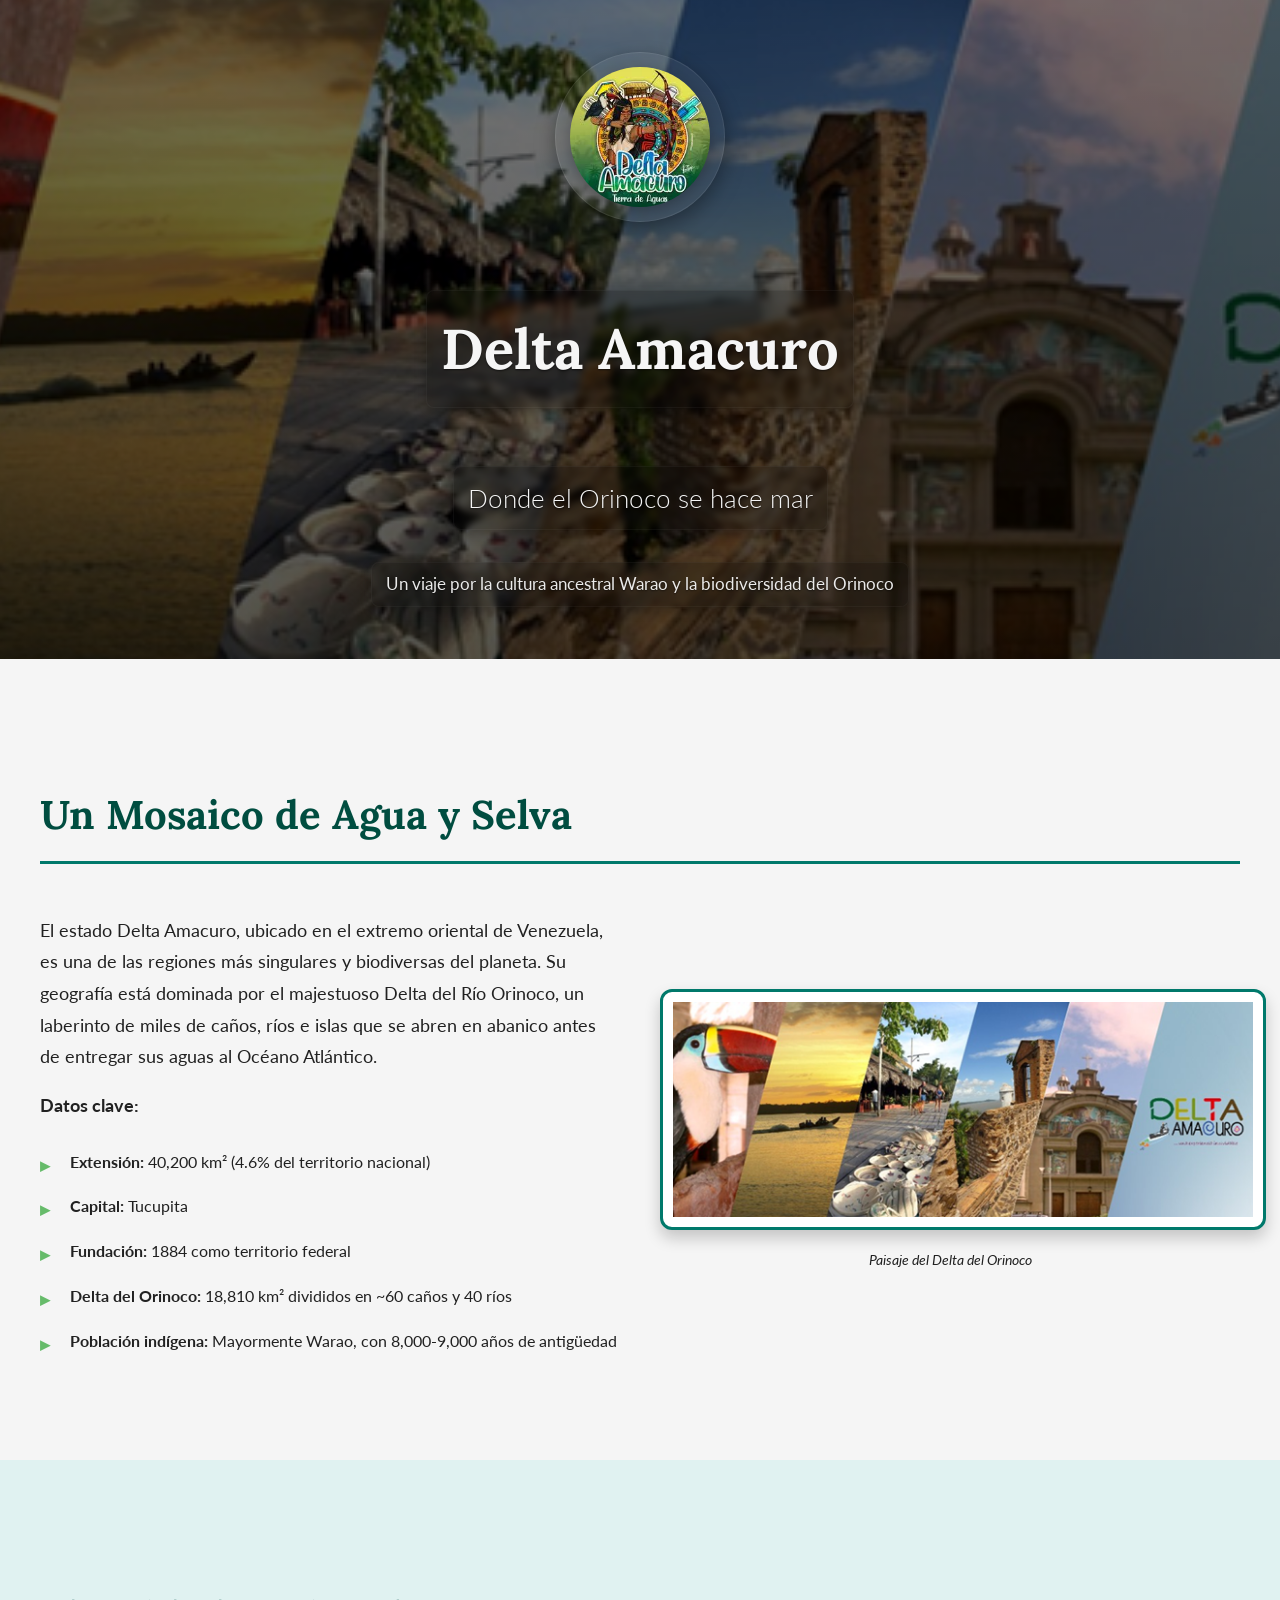
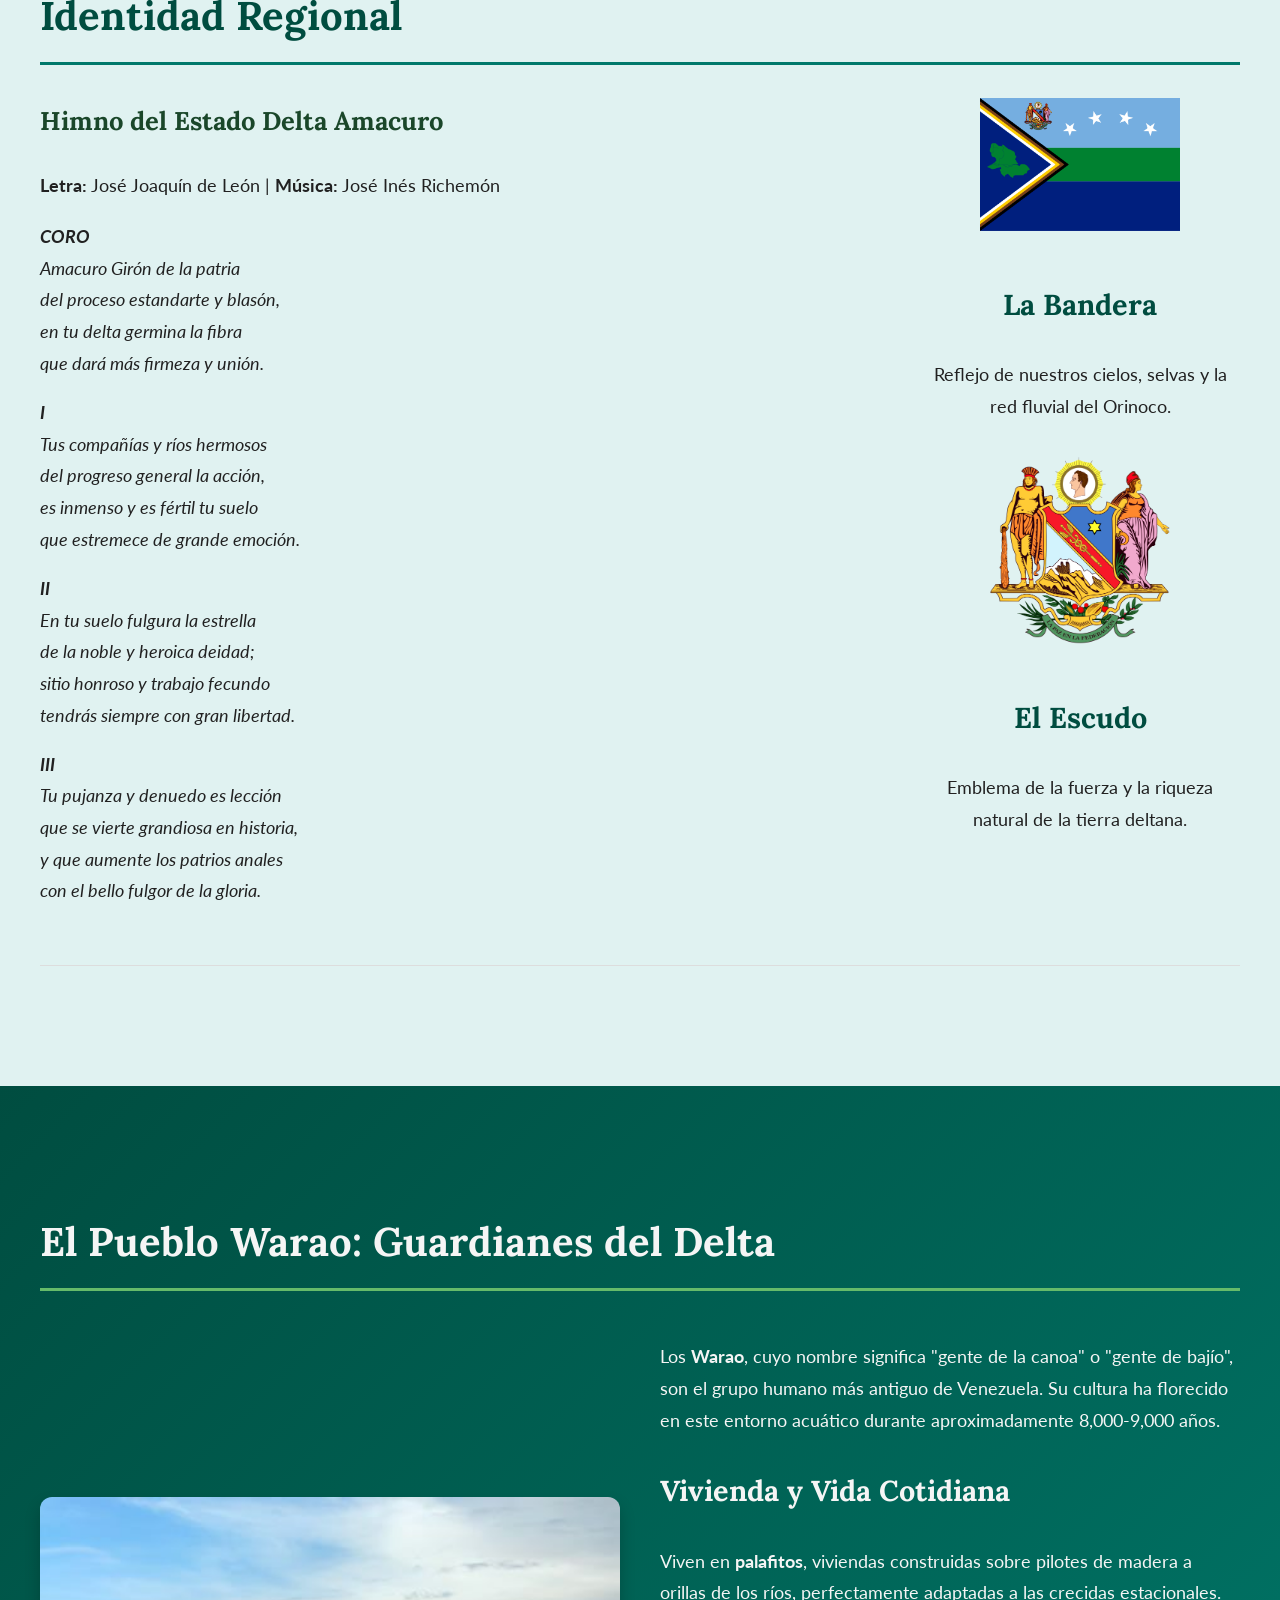
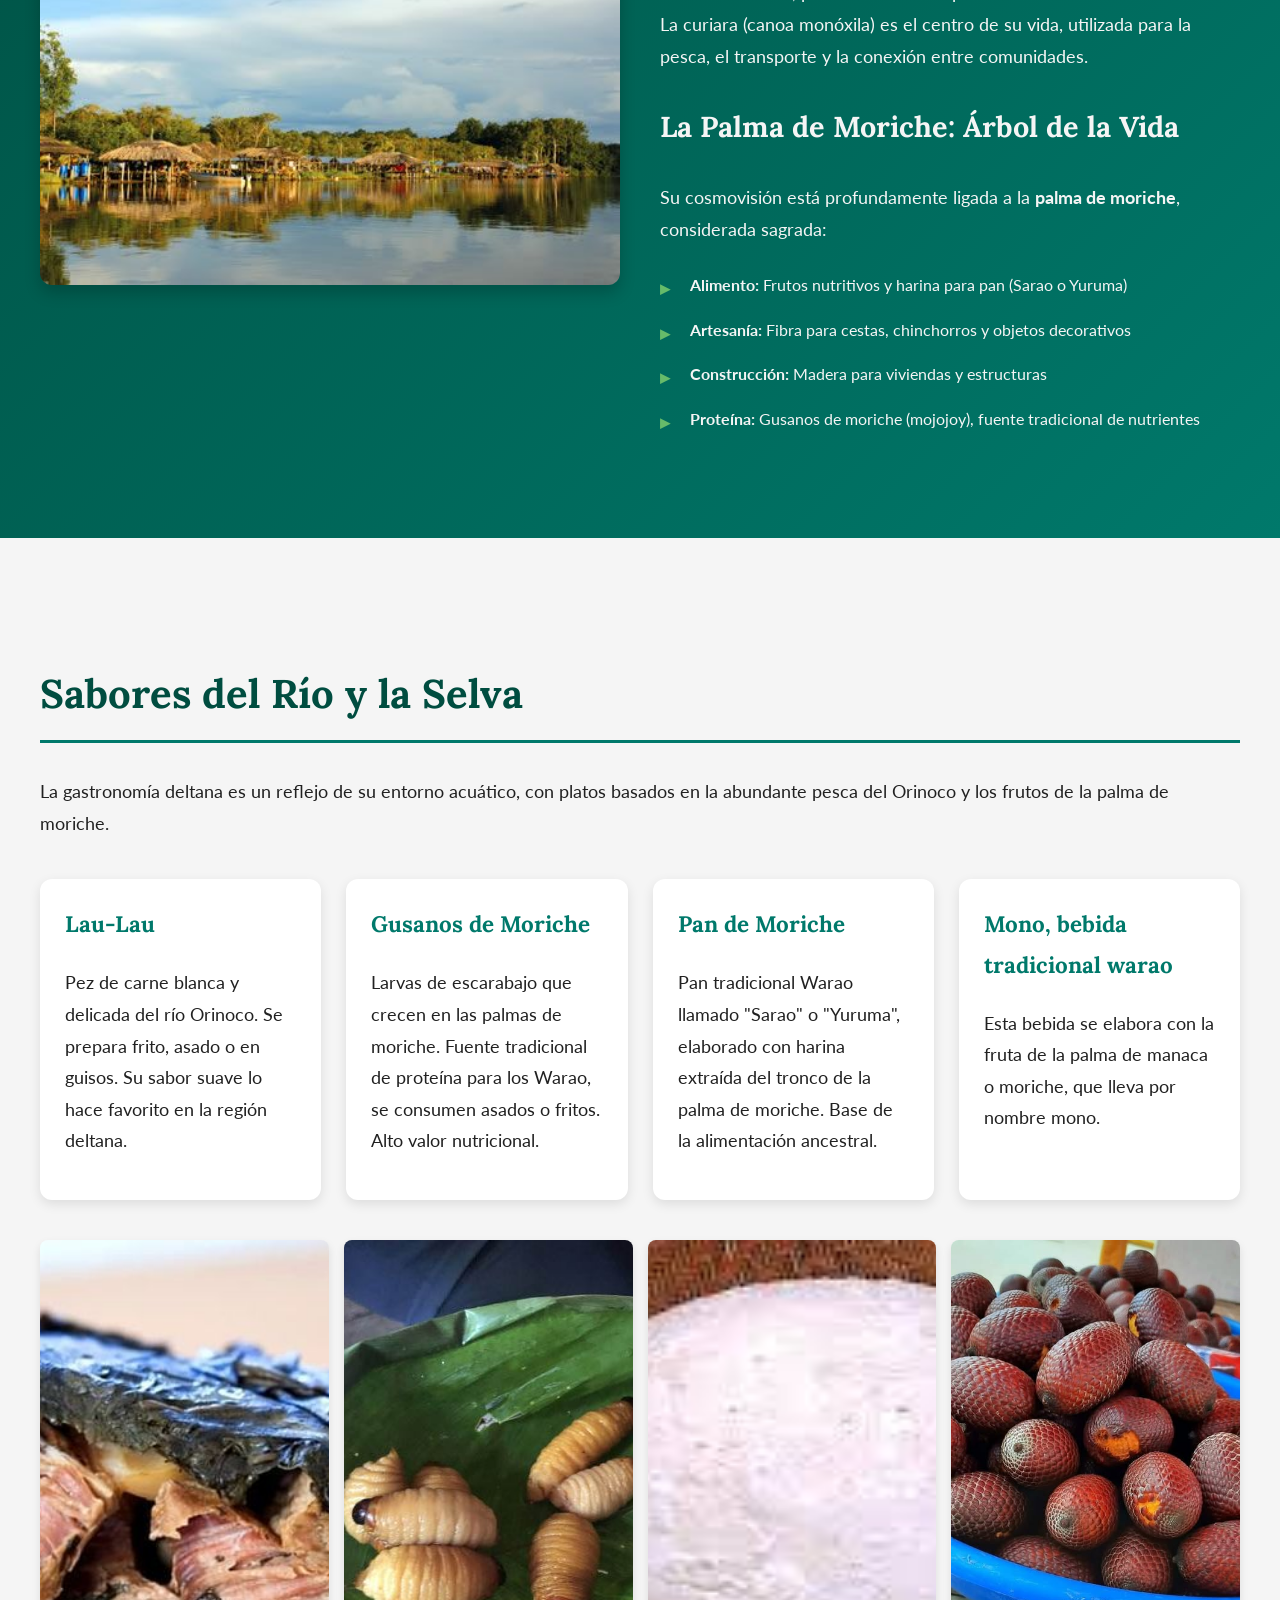
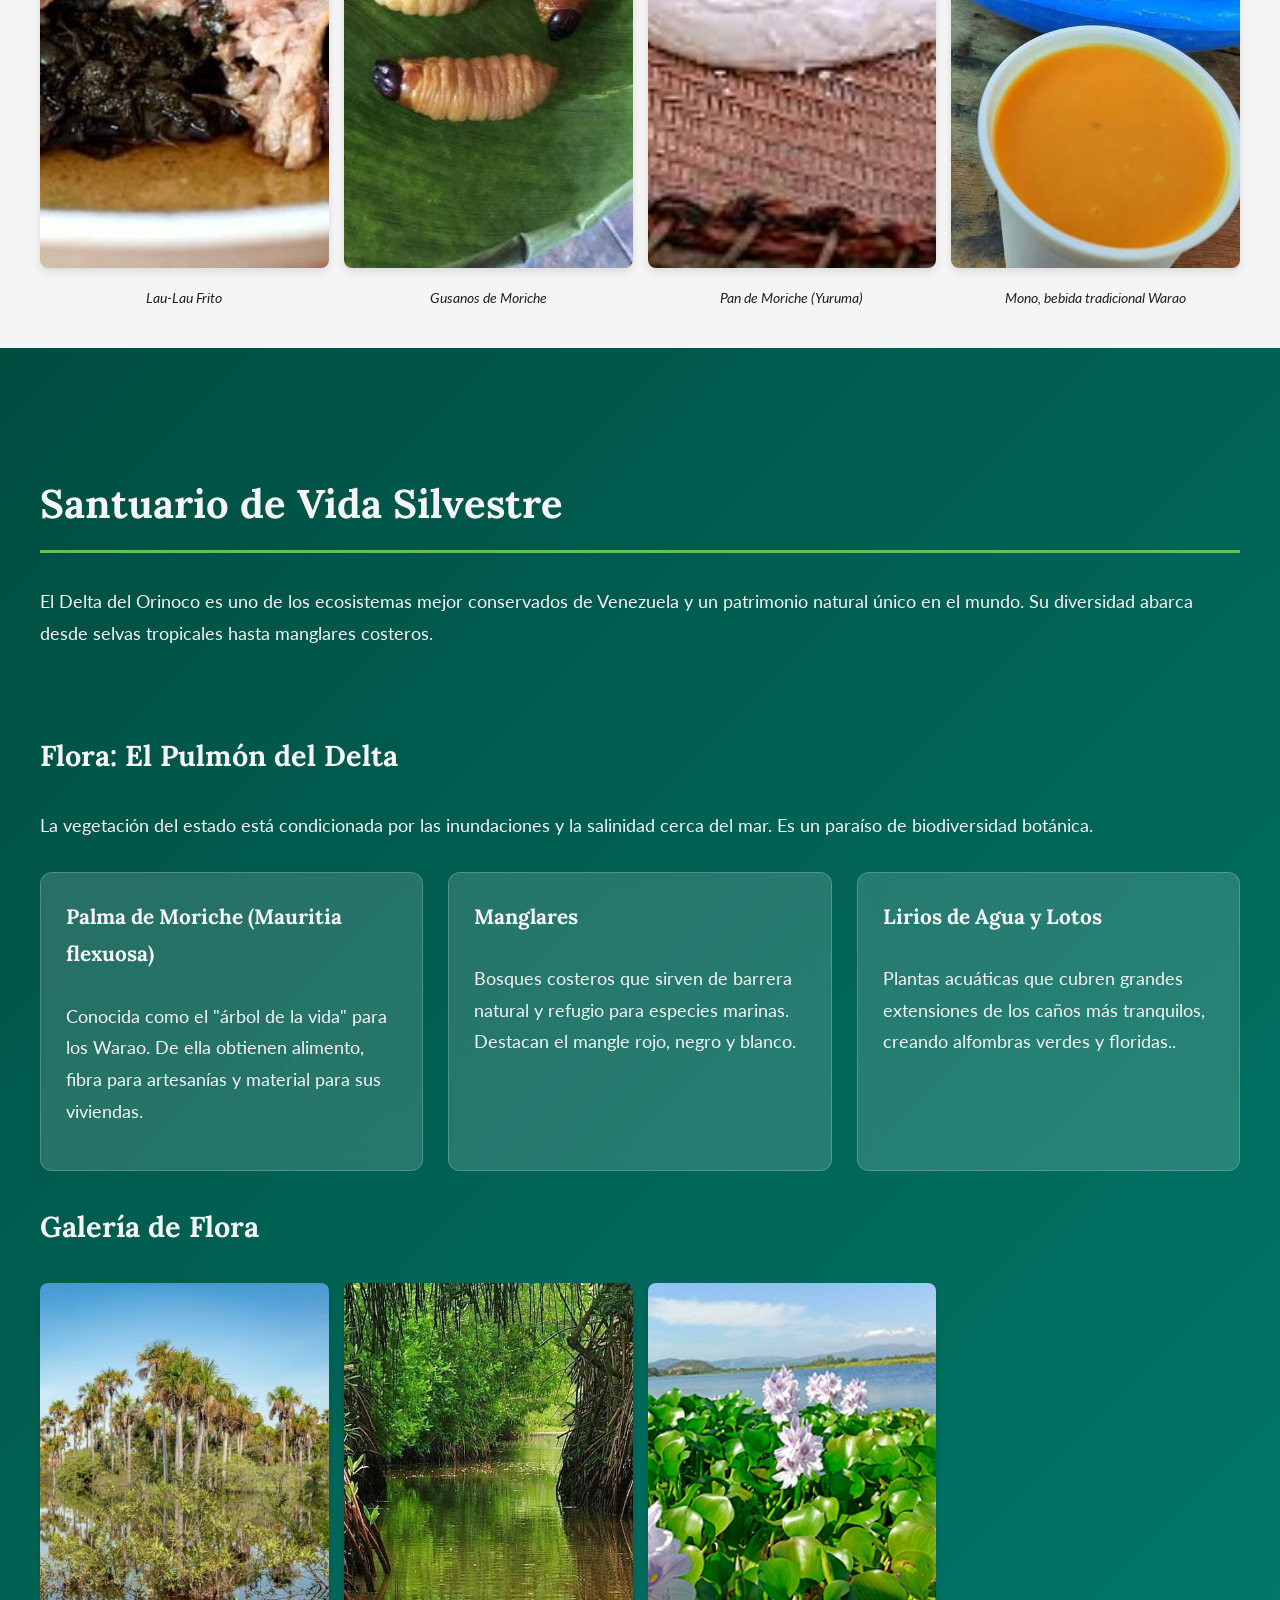
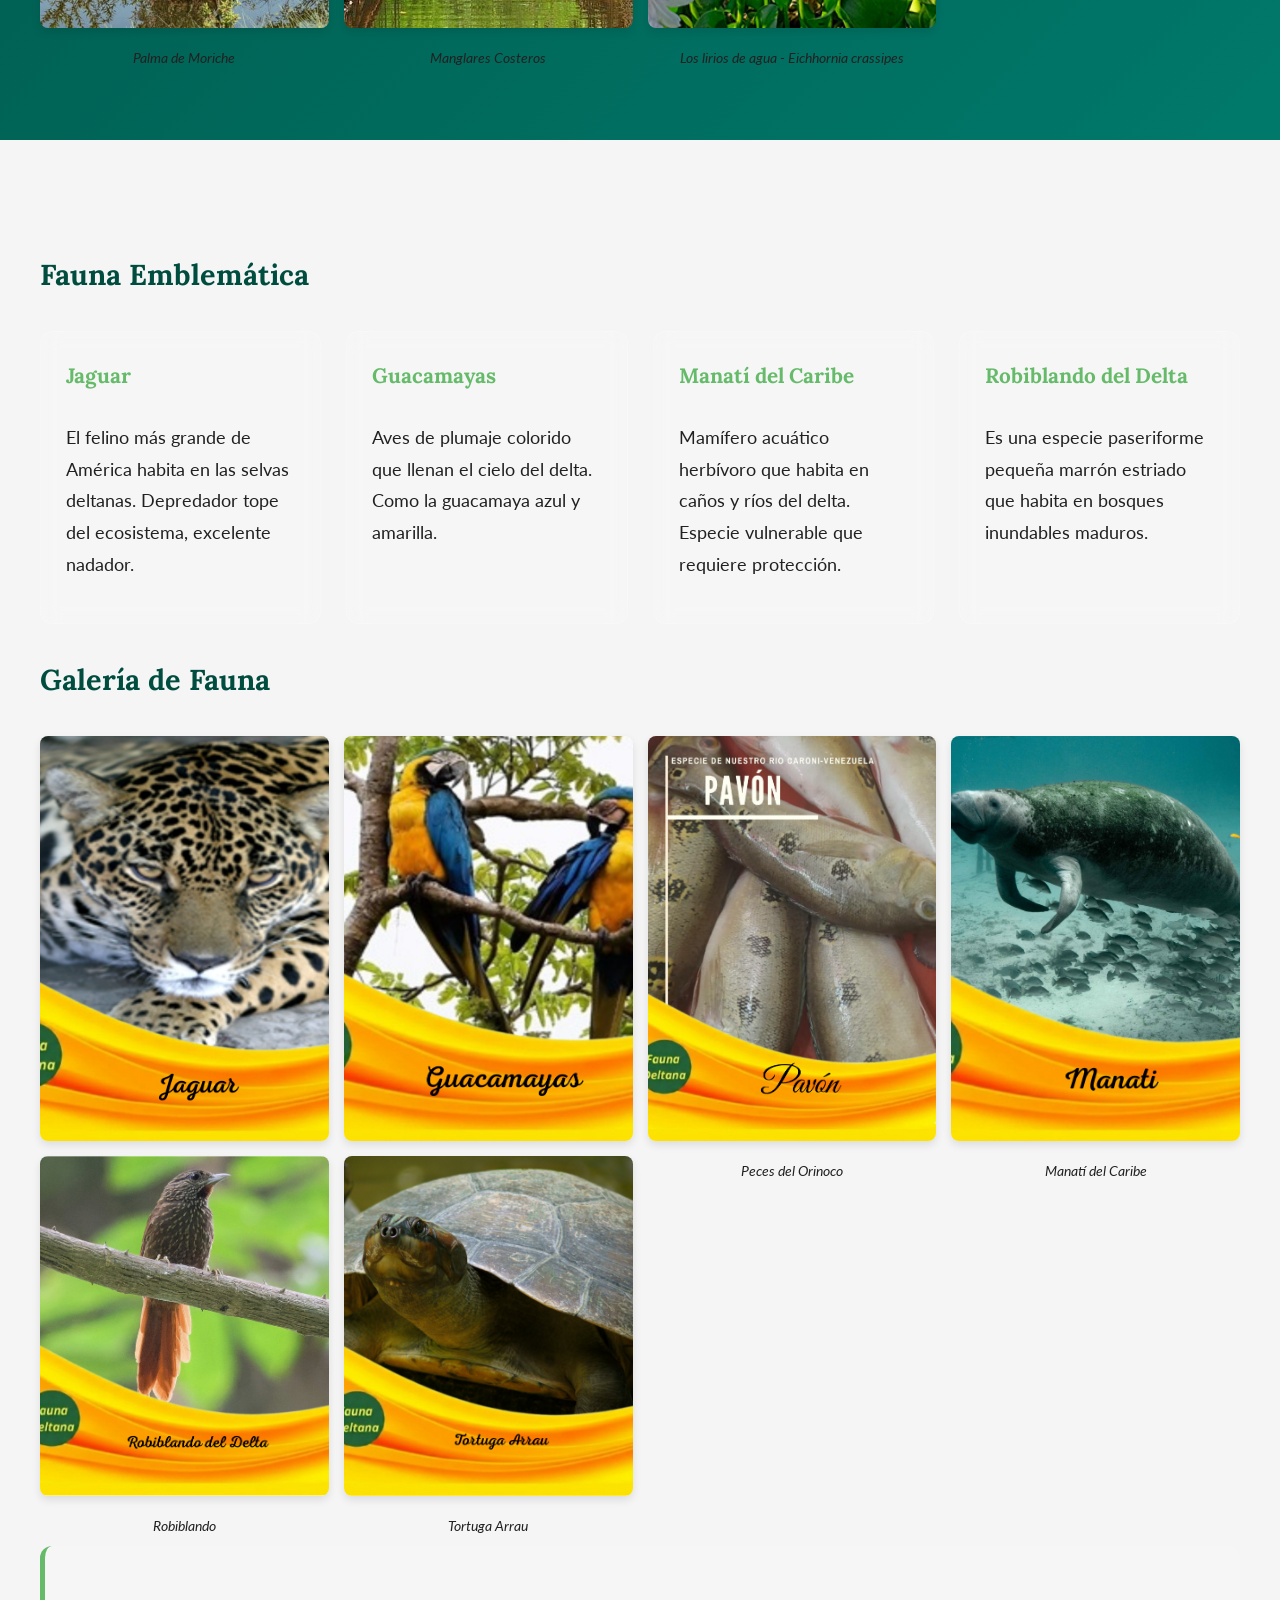
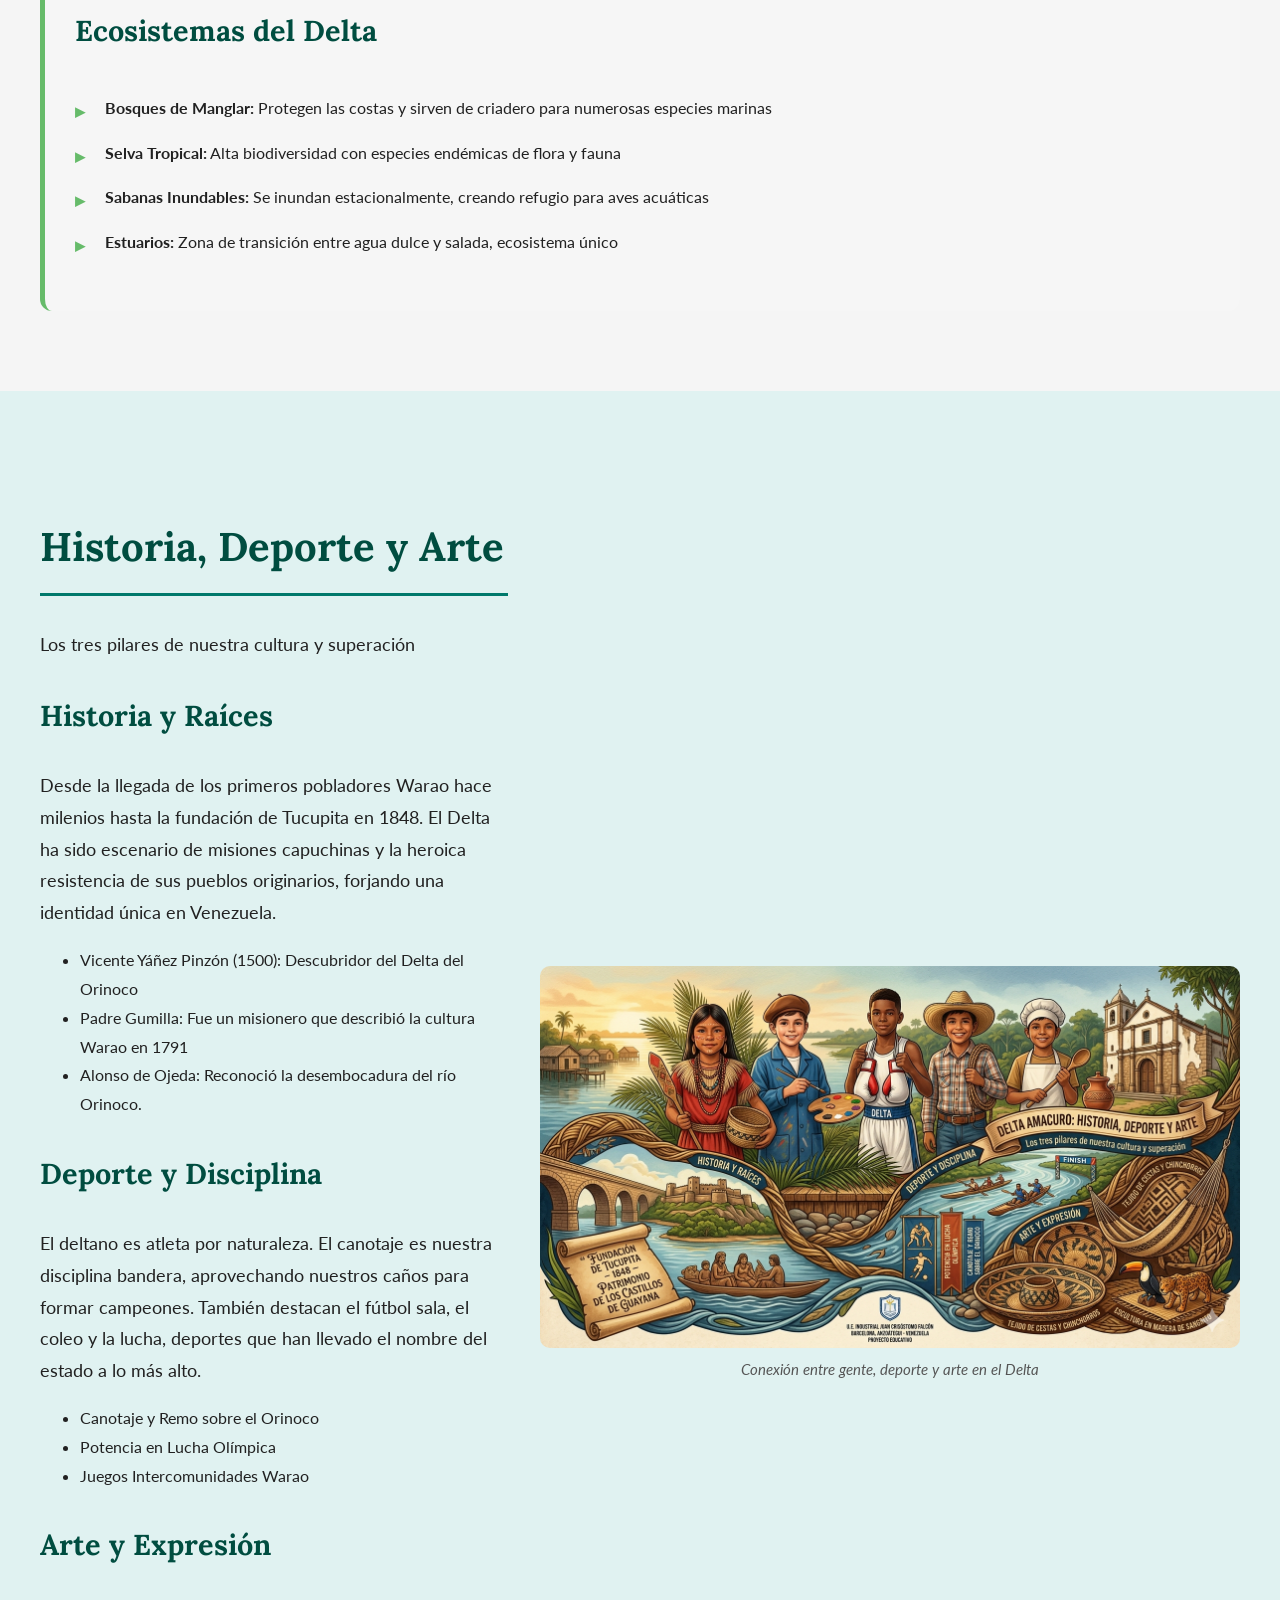
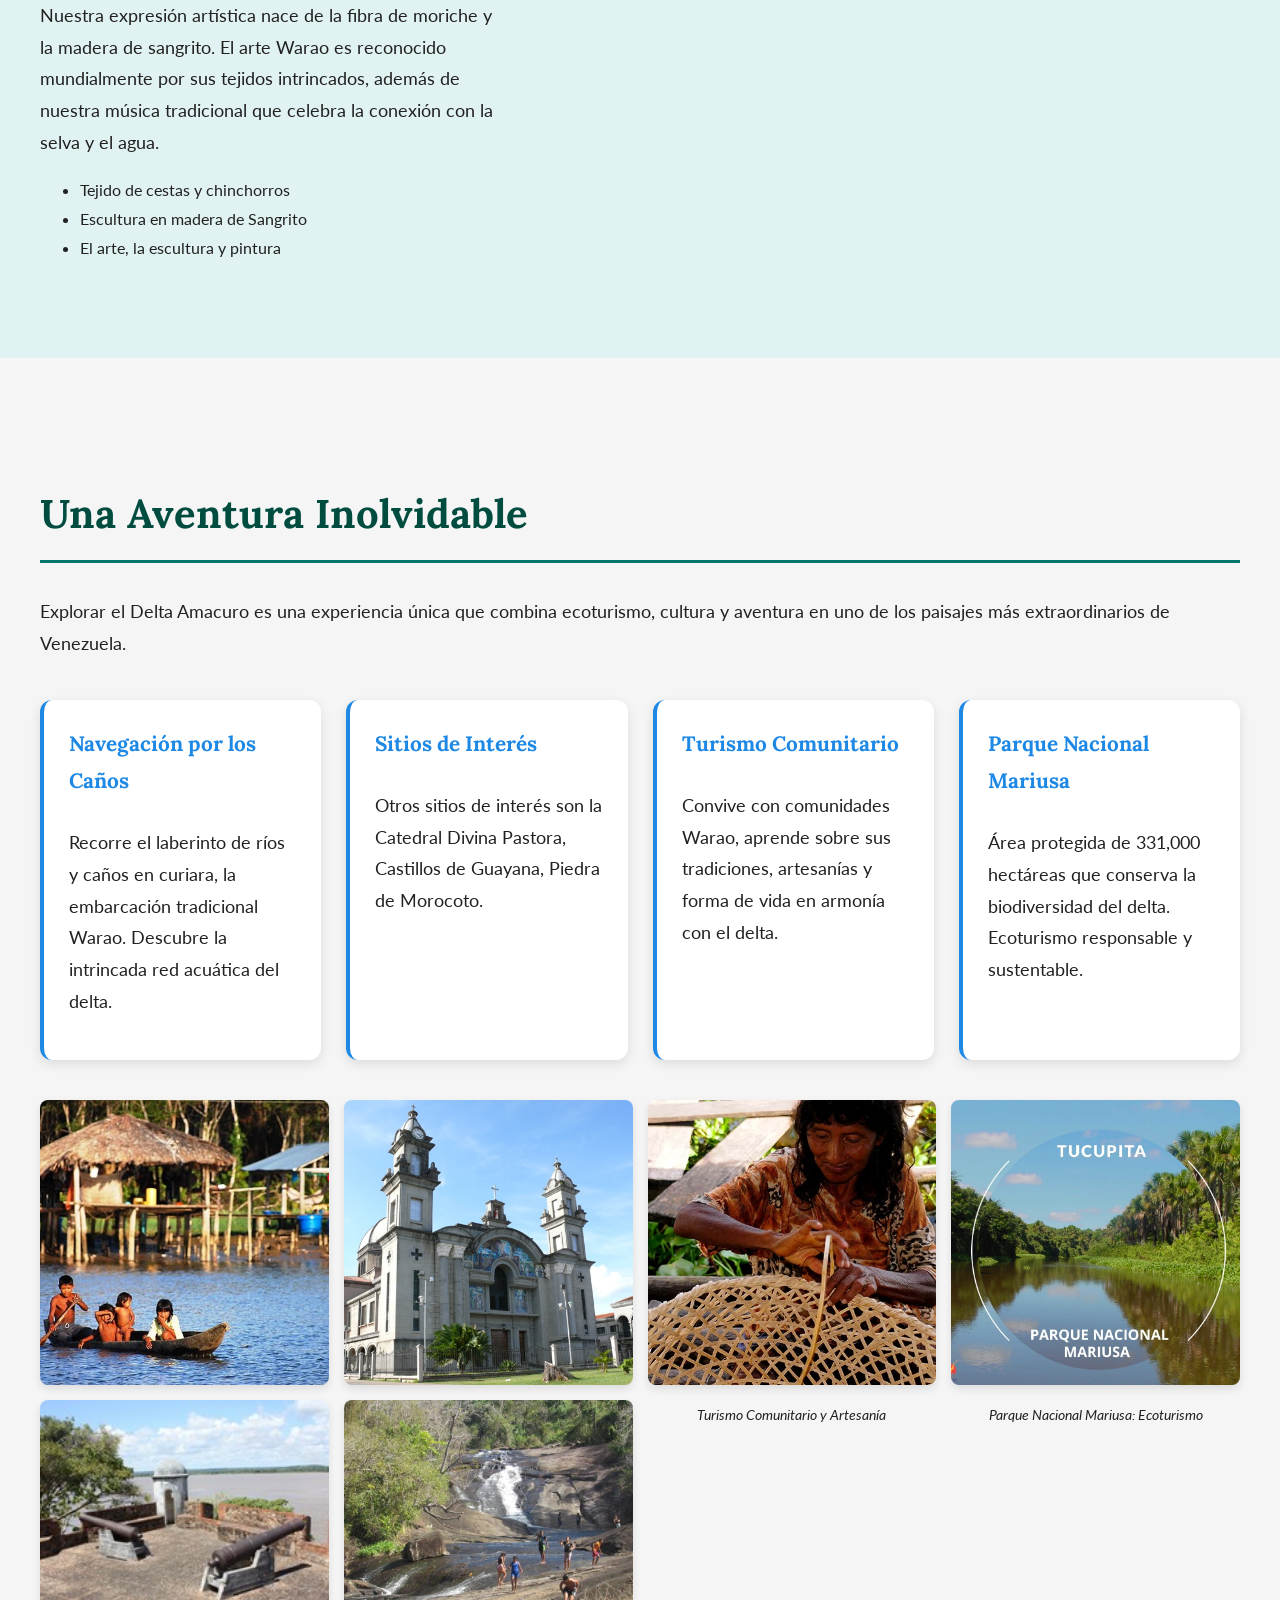
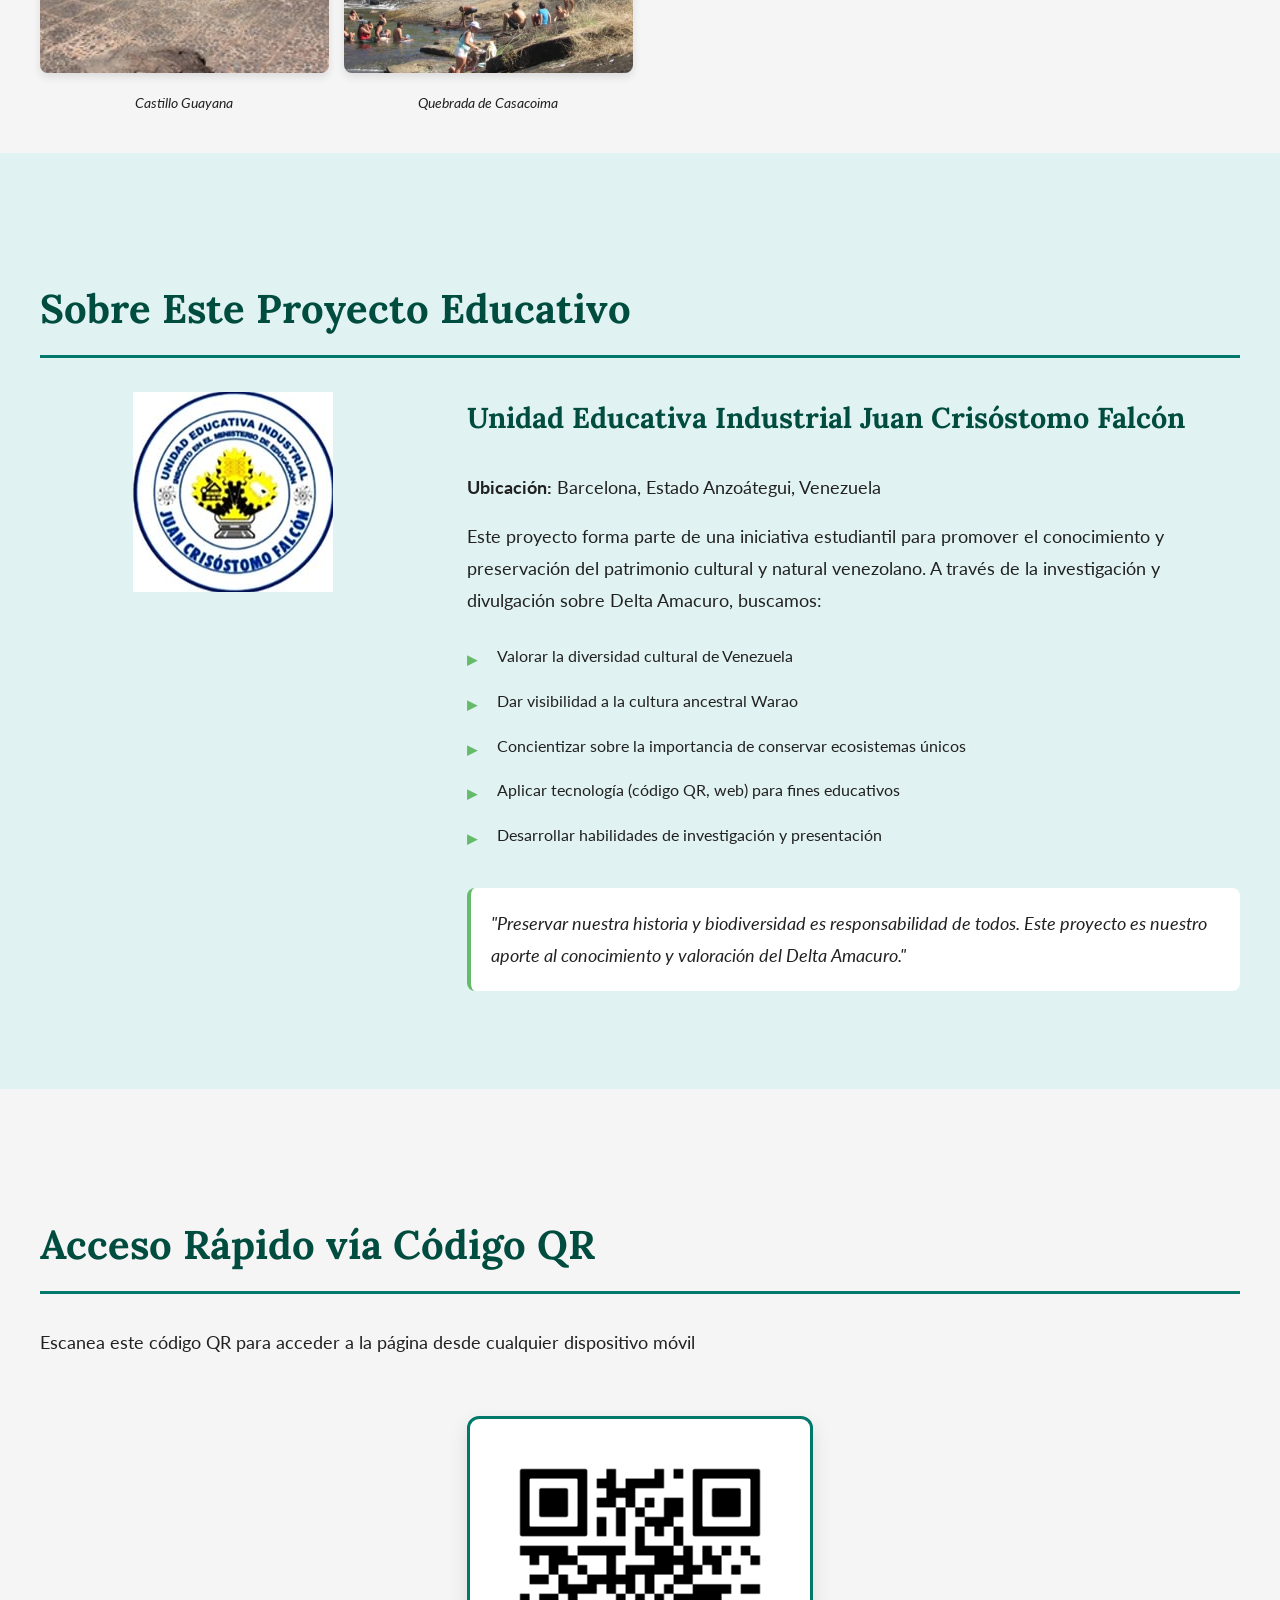
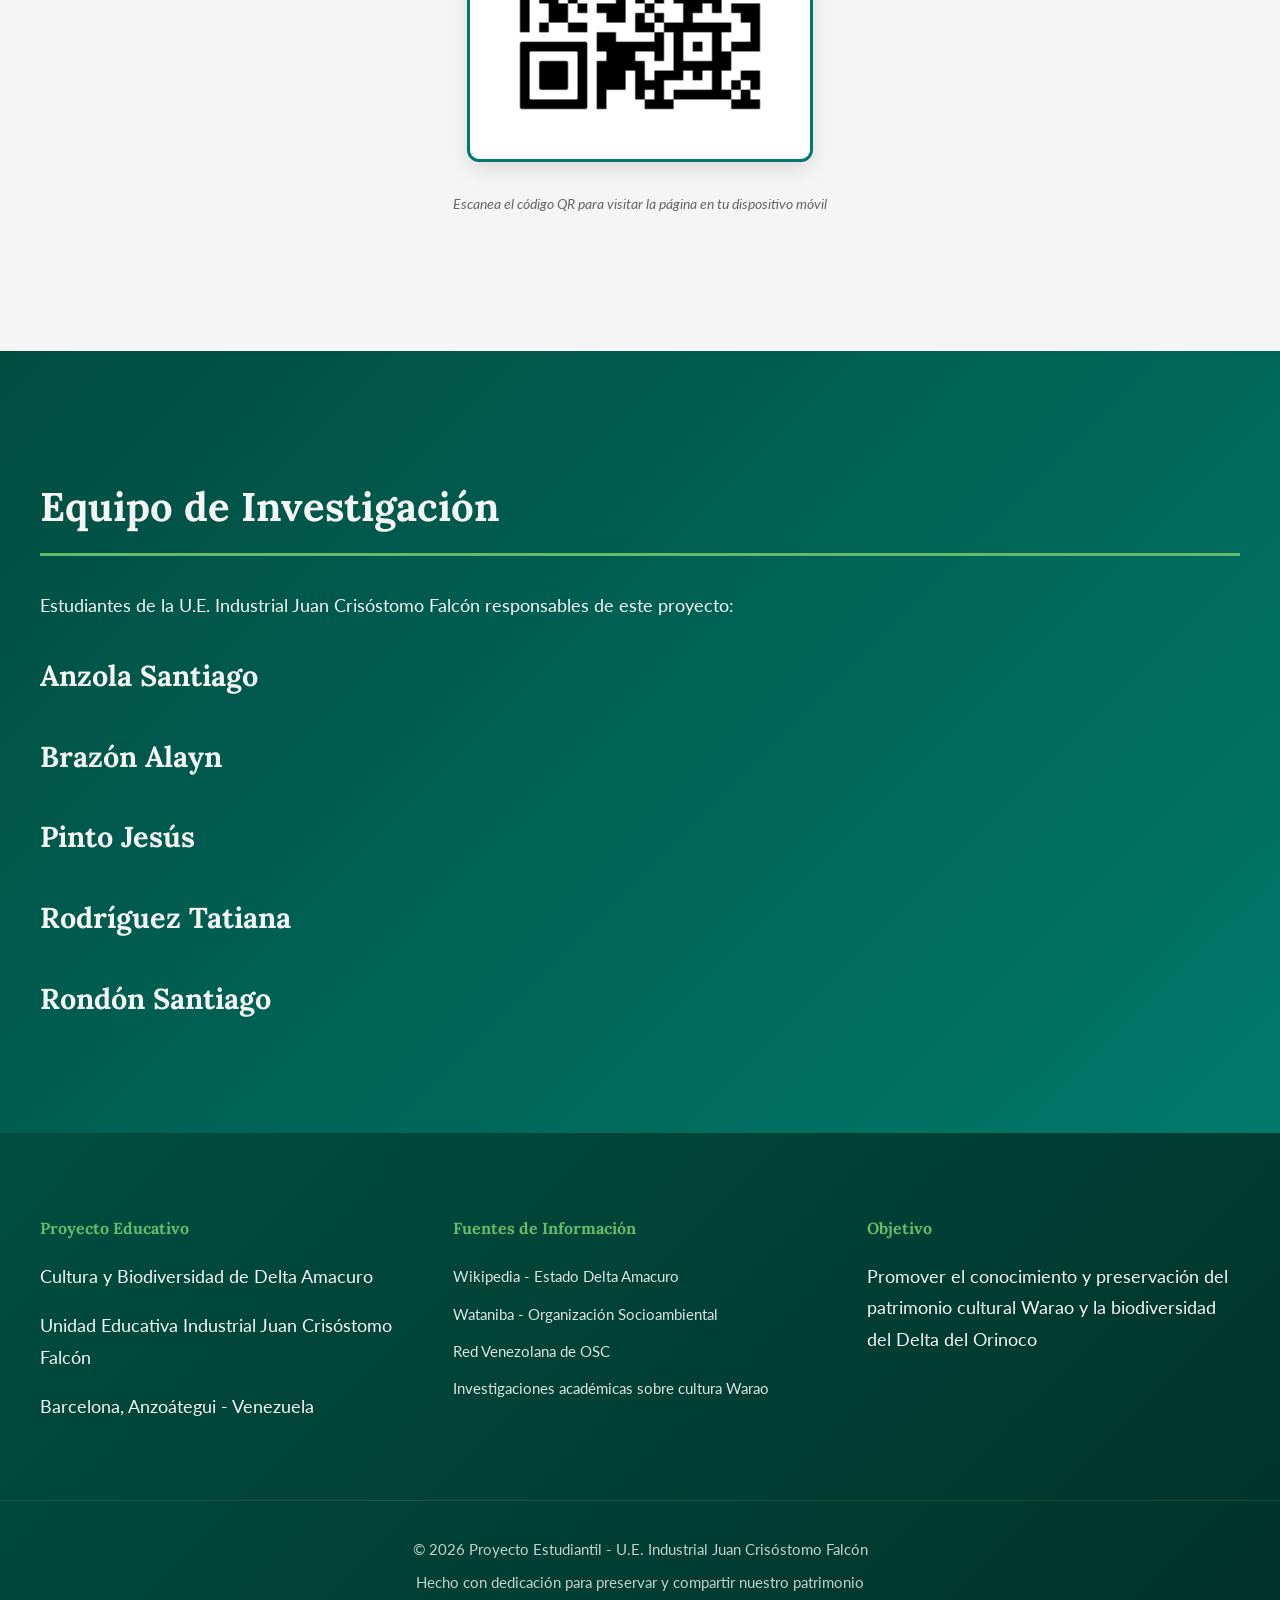
==== commit 5a865b47: "Agregar código QR real del sitio de Vercel Actualizado el placeholder del código QR con el código re" ====
--- a/index.html
+++ b/index.html
@@ -416,8 +416,8 @@
             <h2>Acceso Rápido vía Código QR</h2>
             <p>Escanea este código QR para acceder a la página desde cualquier dispositivo móvil</p>
             <div class="qr-container">
-                <img src="images/qr-placeholder.svg" alt="Código QR del proyecto" class="qr-code">
-                <p class="qr-note">El código QR se actualizará una vez que la página esté desplegada en Railway</p>
+                <img src="images/qr-code.png" alt="Código QR del proyecto" class="qr-code">
+                <p class="qr-note">Escanea el código QR para visitar la página en tu dispositivo móvil</p>
             </div>
         </section>
     </main>
